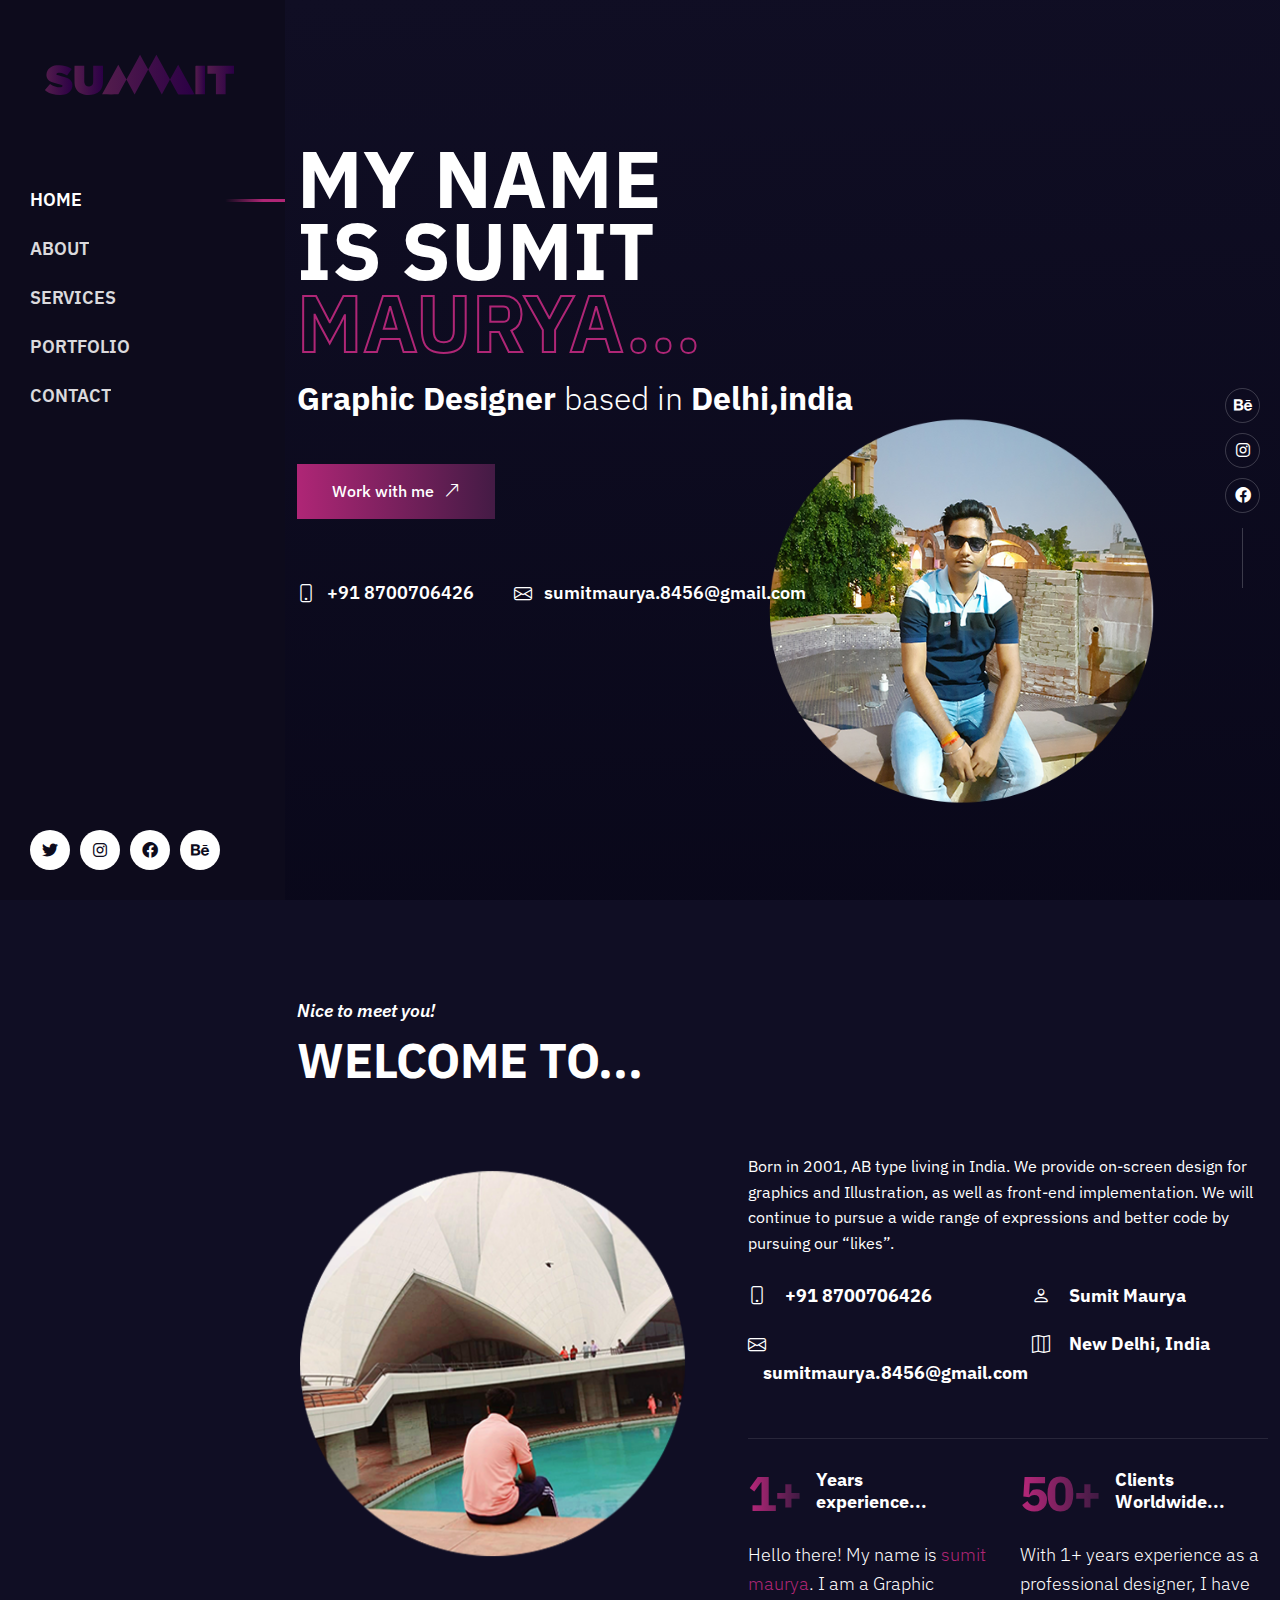
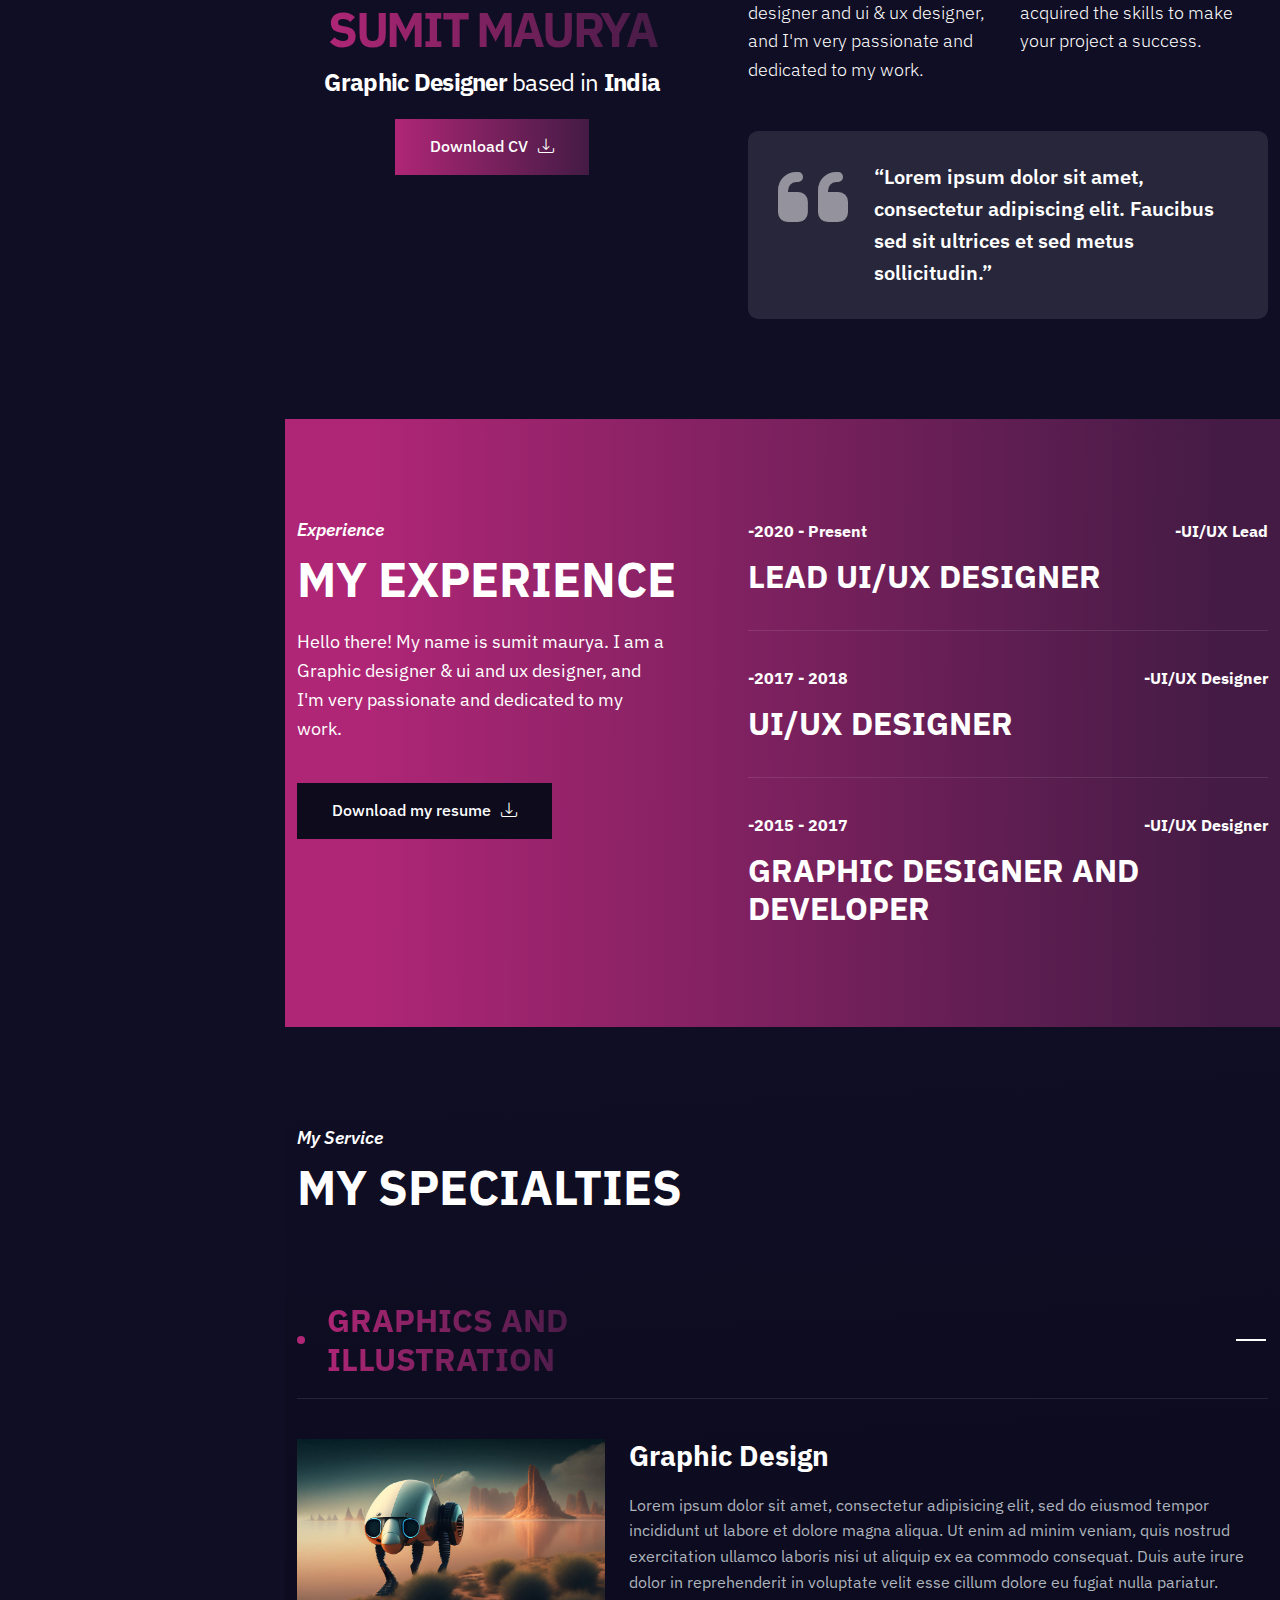
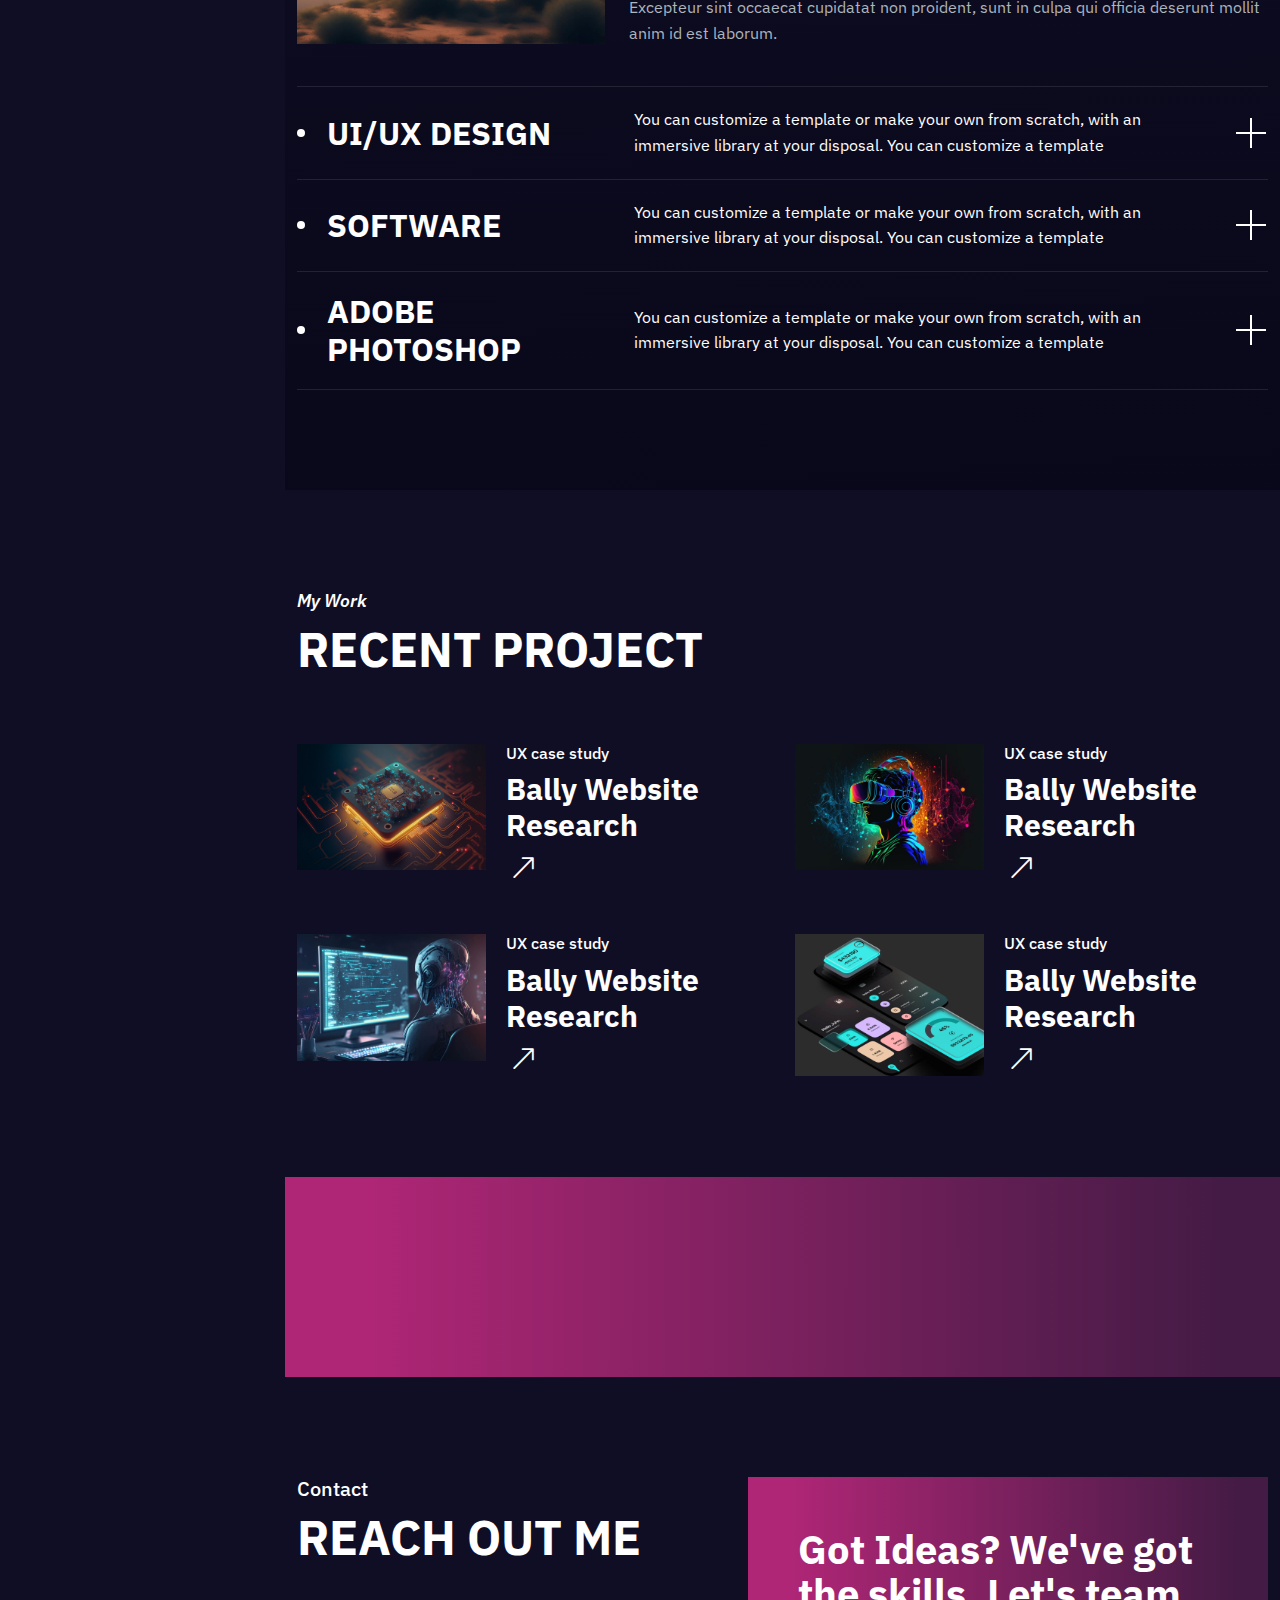
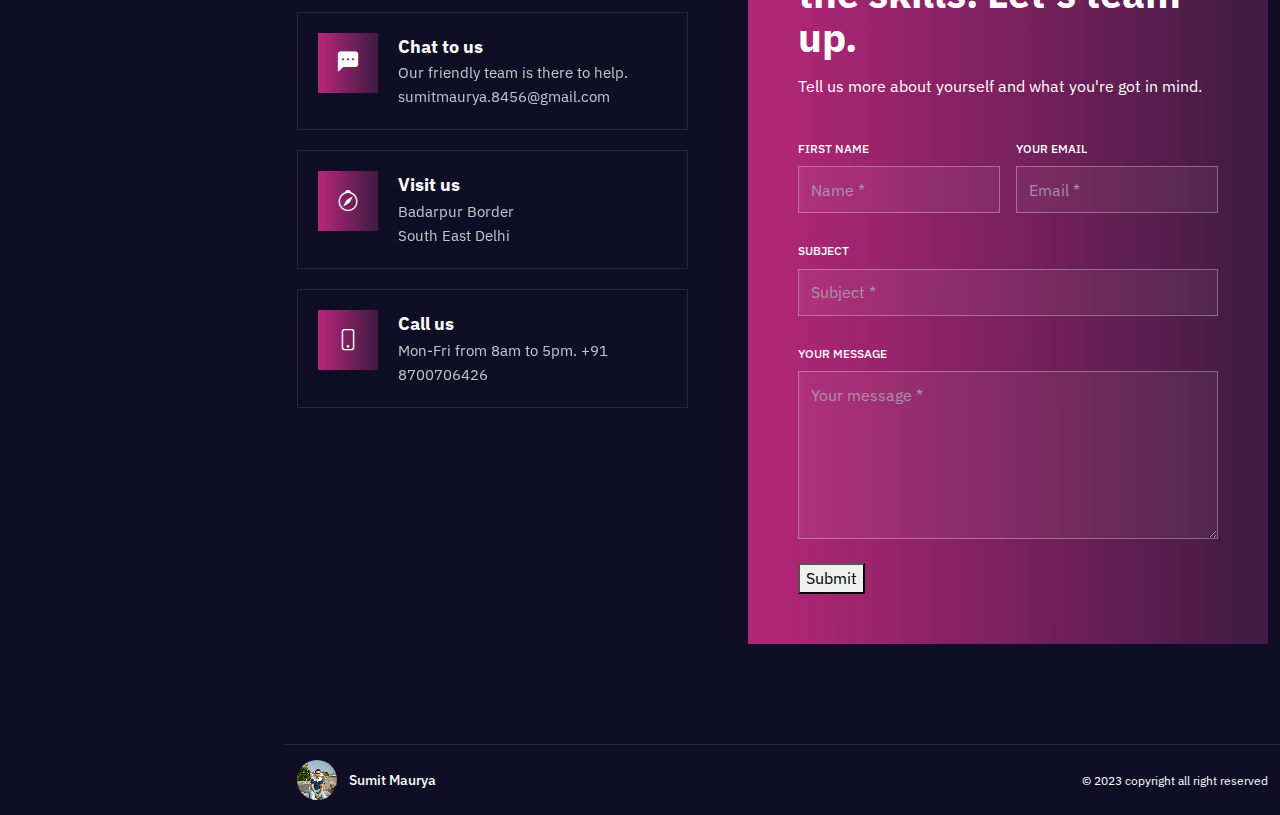
==== index.html @ 66d13f8a "Update index.html" ====
<!DOCTYPE html>
<html lang="zxx" data-bs-theme="dark">

<head>
    <!-- metas -->
    <meta charset="utf-8">
    <meta name="author" content="pxdraft">
    <meta http-equiv="X-UA-Compatible" content="IE=edge">
    <meta name="viewport" content="width=device-width, initial-scale=1, shrink-to-fit=no">
    <meta name="keywords" content="Lilon- Portfolio Template">
    <meta name="description" content="Lilon- Portfolio Template">
      
    <!-- title -->
    <title>Sumit Maurya-Portfolio</title>
    <script src="https://ajax.googleapis.com/ajax/libs/jquery/3.5.1/jquery.min.js"></script>
    <!-- Favicon -->
    <link rel="shortcut icon" type="image/x-icon" href="favicon.ico">
    <!-- theme css -->
    <link href="assets/css/style.css" rel="stylesheet">


    <style>
    .hb-text
    {
        margin-top: -150px;
    }
    </style>
    


</head>
<!-- Body Start -->

<body>
    <!-- Mob header -->
    <div class="mob-header">
        <div class="mob-h-left">
            <a class="navbar-brand" href="#">
                <img class="logo-dark" title="" alt="" src="assets/img/logo.svg">
                <img class="logo-light" title="" alt="" src="logo/sumit.svg">
            </a>
        </div>
        <div class="mob-h-right">
            <button class="toggler-menu">
                <span></span>
            </button>
        </div>
    </div>
    <!-- End -->
    <!-- Header Top -->
    <div class="header-left-fixed one-page-nav">
        <!-- Brand -->
        <div class="logo">
            <a class="navbar-brand" href="#">
                <img class="logo-dark" title="" alt="" src="assets/img/logo.svg">
                <img class="logo-light" title="" alt="" src="logo/sumit.svg">
            </a>
        </div>
        <!-- / -->
        <ul class="main-menu">
            <li>
                <a data-scroll-nav="0" href="#home">
                    Home
                </a>
            </li>
            <li>
                <a data-scroll-nav="1" href="#services">
                    About
                </a>
            </li>
            <li>
                <a data-scroll-nav="2" href="#services">
                    Services
                </a>
            </li>
            <li>
                <a data-scroll-nav="3" href="#work">
                    Portfolio
                </a>
            </li>
            <!-- <li>
                <a data-scroll-nav="4" href="#blog">
                    Blog
                </a>
            </li> -->
            <li>
                <a data-scroll-nav="5" href="#contactus">
                    Contact
                </a>
            </li>
        </ul>
        <ul class="nav social-link">
            <li>
                <a href="https://twitter.com/SumitMaurya175?t=JN_SyktiFuUzK_NDg0VpYQ&s=08" target="_blank"><i class="fab fa-twitter"></i></a>
            </li>
            <li>
                <a href="https://www.instagram.com/sumitmaurya241/" target="_blank"><i class="fab fa-instagram"></i></a>
            </li>
            <li>
                <a href="https://www.facebook.com/profile.php?id=100025785215215" target="_blank"><i class="fab fa-facebook"></i></a>
            </li>
            <li>
                <a href="https://www.behance.net/sumitmaurya8700" target="_blank"><i class="fab fa-behance"></i></a>
            </li>
        </ul>
    </div>
    <!-- End Header Top -->
    <!-- Main -->
    <main class="wrapper">
        <!-- Home Banner -->
        <section id="home" data-scroll-index="0" class="home-section bg-dark">
            <div class="container">
                <div class="row  min-vh-100 align-items-center">
                    <div class="col-lg-7 col-xl-7 col-xxl-6">
                        <div class="hb-text">
                            <h1>My name <br>is <b>Sumit</b> <span><br> Maurya...</span></h1>
                            <p class="lead"><span>Graphic Designer</span> based in <span>Delhi,india</span></p>
                            <div class="btn-bar">
                                <a class="px-btn" href="#contactus">
                                    Work with me <i class="bi-arrow-up-right"></i>
                                </a>
                            </div>
                            <div class="info-bar">
                                <p><i class="bi-phone"></i> <span>+91 8700706426</span></p>
                                <p><i class="bi-envelope"></i> <span>sumitmaurya.8456@gmail.com</span></p>
                            </div>
                        </div>
                    </div>
                </div>
            </div>
            <div class="hb-me" style="background-image: url(assets/img/image.png);"></div>
            <div class="social-fix">
                <div class="social-links">
                    <a href="https://www.behance.net/sumitmaurya8700" target="_blank"><i class="fab fa-behance"></i></a>
                    <a href="https://www.instagram.com/sumitmaurya241/" target="_blank"><i class="fab fa-instagram"></i></a>
                    <a href="https://www.facebook.com/profile.php?id=100025785215215" target="_blank"><i class="fab fa-facebook"></i></a>
                </div>
            </div>
        </section>
        <!-- End Home Banner -->
        <!-- About Section -->
        <section id="about" data-scroll-index="1" class="section about-section">
            <div class="container">
                <div class="section-heading text-center text-lg-start">
                    <h6>Nice to meet you!</h6>
                    <h2>Welcome to...</h2>
                </div>
                <div class="row gy-4">
                    <div class="col-lg-5">
                        <div class="about-left">
                            <div class="about-avatar">
                                <img src="assets/img/image2.png" title="" alt="">
                            </div>
                            <h3>Sumit Maurya</h3>
                            <p>Graphic Designer <span>based in</span> India</p>
                            <div class="btn-bar">
                                <a class="px-btn" href="resume/sumit.jpg">
                                    Download CV <i class="bi-download"></i>
                                </a>
                            </div>
                        </div>
                    </div>
                    <div class="col-lg-7 ps-xl-5">
                        <div class="about-bio">
                            <p>Born in 2001, AB type living in India. We provide on-screen design for graphics and Illustration, as well as front-end implementation. We will continue to pursue a wide range of expressions and better code by pursuing our “likes”.</p>
                        </div>
                        <div class="about-contact row gx-lg-5">
                            <div class="col-sm-6">
                                <p><i class="bi-phone"></i> <span>+91 8700706426</span> </p>
                            </div>
                            <div class="col-sm-6">
                                <p><i class="bi-person"></i> <span>Sumit Maurya</span> </p>
                            </div>
                            <div class="col-sm-6">
                                <p><i class="bi-envelope"></i> <span>sumitmaurya.8456@gmail.com</span> </p>
                            </div>
                            <div class="col-sm-6">
                                <p><i class="bi-map"></i> <span>New Delhi, India</span> </p>
                            </div>
                        </div>
                        <div class="about-exp">
                            <div class="row gy-4">
                                <div class="col-md-6">
                                    <div class="a-number">
                                        <h6>1+</h6>
                                        <span>Years<br>experience...</span>
                                    </div>
                                    <p class="lead">Hello there! My name is <span>sumit maurya</span>. I am a Graphic designer and ui & ux designer, and I'm very passionate and dedicated to my work.</p>
                                </div>
                                <div class="col-md-6">
                                    <div class="a-number">
                                        <h6>50+</h6>
                                        <span>Clients<br>Worldwide...</span>
                                    </div>
                                    <p class="lead">With 1+ years experience as a professional designer, I have acquired the skills to make your project a success.</p>
                                </div>
                            </div>
                            <blockquote>
                                <i class="fa-solid fa-quote-left"></i>
                                <p>“Lorem ipsum dolor sit amet, consectetur adipiscing elit. Faucibus sed sit ultrices et sed metus sollicitudin.”</p>
                            </blockquote>
                        </div>
                    </div>
                </div>
            </div>
        </section>
        <!-- End About Section -->
        <!-- Experience Section -->
        <section class="section experience-section bg-g">
            <div class="container">
                <div class="row gy-5">
                    <div class="col-lg-5">
                        <div class="section-heading">
                            <h6>Experience</h6>
                            <h2>My experience</h2>
                            <p>Hello there! My name is sumit maurya. I am a Graphic designer & ui and ux designer, and I'm very passionate and dedicated to my work.</p>
                            <div class="btn-bar">
                                <a class="px-btn dark" href="resume/sumit.jpg">
                                    Download my resume <i class="bi-download"></i>
                                </a>
                            </div>
                        </div>
                    </div>
                    <div class="col-lg-7 ps-xl-5">
                        <ul class="resume-box">
                            <li>
                                <div class="r-meta">
                                    <span>-2020 - Present</span>
                                    <label>-UI/UX Lead</label>
                                </div>
                                <h5>Lead UI/UX Designer</h5>
                            </li>
                            <li>
                                <div class="r-meta">
                                    <span>-2017 - 2018</span>
                                    <label>-UI/UX Designer</label>
                                </div>
                                <h5>UI/UX Designer</h5>
                            </li>
                            <li>
                                <div class="r-meta">
                                    <span>-2015 - 2017</span>
                                    <label>-UI/UX Designer</label>
                                </div>
                                <h5>Graphic Designer and Developer</h5>
                            </li>
                        </ul>
                    </div>
                </div>
            </div>
        </section>
        <!-- End Experience Section -->
        <!-- Services Section -->
        <section id="services" data-scroll-index="2" class="section services-section bg-dark">
            <div class="container">
                <div class="section-heading">
                    <h6>My Service</h6>
                    <h2>My Specialties</h2>
                </div>
                <div class="accordion accordion-flush" id="accordion_services">
                    <div class="accordion-item">
                        <div class="accordion-header">
                            <button class="accordion-button" type="button" data-bs-toggle="collapse" data-bs-target="#flush-collapseOne" aria-expanded="true" aria-controls="flush-collapseOne">
                                <span class="services-title">Graphics and Illustration</span>
                                <span class="services-small-desc">You can customize a template or make your own from scratch, with an immersive library at your disposal. You can customize a template</span>
                                <span class="accordion-icon"></span>
                            </button>
                        </div>
                        <div id="flush-collapseOne" class="accordion-collapse collapse show" data-bs-parent="#accordion_services">
                            <div class="accordion-body">
                                <div class="row gy-4">
                                    <div class="col-sm-6 col-md-4">
                                        <div class="s-img">
                                            <img src="assets/img/services-5.jpg" title="" alt="">
                                        </div>
                                    </div>
                                    <div class="col-sm-6 col-md-8">
                                        <h3>Graphic Design</h3>
                                        <div class="s-text">Lorem ipsum dolor sit amet, consectetur adipisicing elit, sed do eiusmod tempor incididunt ut labore et dolore magna aliqua. Ut enim ad minim veniam, quis nostrud exercitation ullamco laboris nisi ut aliquip ex ea commodo consequat. Duis aute irure dolor in reprehenderit in voluptate velit esse cillum dolore eu fugiat nulla pariatur. Excepteur sint occaecat cupidatat non proident, sunt in culpa qui officia deserunt mollit anim id est laborum.</div>
                                    </div>
                                </div>
                            </div>
                        </div>
                    </div>
                    <div class="accordion-item">
                        <div class="accordion-header">
                            <button class="accordion-button collapsed" type="button" data-bs-toggle="collapse" data-bs-target="#flush-collapseTwo" aria-expanded="false" aria-controls="flush-collapseTwo">
                                <span class="services-title">UI/UX Design</span>
                                <span class="services-small-desc">You can customize a template or make your own from scratch, with an immersive library at your disposal. You can customize a template</span>
                                <span class="accordion-icon"></span>
                            </button>
                        </div>
                        <div id="flush-collapseTwo" class="accordion-collapse collapse" data-bs-parent="#accordion_services">
                            <div class="accordion-body">
                                <div class="row gy-4">
                                    <div class="col-sm-6 col-md-4">
                                        <div class="s-img">
                                            <img src="assets/img/project-2.jpg" title="" alt="">
                                        </div>
                                    </div>
                                    <div class="col-sm-6 col-md-8">
                                        <h3>UI/UX Design</h3>
                                        <div class="s-text">Lorem ipsum dolor sit amet, consectetur adipisicing elit, sed do eiusmod tempor incididunt ut labore et dolore magna aliqua. Ut enim ad minim veniam, quis nostrud exercitation ullamco laboris nisi ut aliquip ex ea commodo consequat. Duis aute irure dolor in reprehenderit in voluptate velit esse cillum dolore eu fugiat nulla pariatur. Excepteur sint occaecat cupidatat non proident, sunt in culpa qui officia deserunt mollit anim id est laborum.</div>
                                    </div>
                                </div>
                            </div>
                        </div>
                    </div>
                    <div class="accordion-item">
                        <div class="accordion-header">
                            <button class="accordion-button collapsed" type="button" data-bs-toggle="collapse" data-bs-target="#flush-collapseThree" aria-expanded="false" aria-controls="flush-collapseThree">
                                <span class="services-title">SOFTWARE</span>
                                <span class="services-small-desc">You can customize a template or make your own from scratch, with an immersive library at your disposal. You can customize a template</span>
                                <span class="accordion-icon"></span>
                            </button>
                        </div>
                        <div id="flush-collapseThree" class="accordion-collapse collapse" data-bs-parent="#accordion_services">
                            <div class="accordion-body">
                                <div class="row gy-4">
                                    <div class="col-sm-6 col-md-4">
                                        <div class="s-img">
                                            <img src="assets/img/project-3.jpg" title="" alt="">
                                        </div>
                                    </div>
                                    <div class="col-sm-6 col-md-8">
                                        <h3>Abode Illustrator</h3>
                                        <div class="s-text">Lorem ipsum dolor sit amet, consectetur adipisicing elit, sed do eiusmod tempor incididunt ut labore et dolore magna aliqua. Ut enim ad minim veniam, quis nostrud exercitation ullamco laboris nisi ut aliquip ex ea commodo consequat. Duis aute irure dolor in reprehenderit in voluptate velit esse cillum dolore eu fugiat nulla pariatur. Excepteur sint occaecat cupidatat non proident, sunt in culpa qui officia deserunt mollit anim id est laborum.</div>
                                    </div>
                                </div>
                            </div>
                        </div>
                    </div>
                    <div class="accordion-item">
                        <div class="accordion-header">
                            <button class="accordion-button collapsed" type="button" data-bs-toggle="collapse" data-bs-target="#flush-collapsefour" aria-expanded="false" aria-controls="flush-collapsefour">
                                <span class="services-title">Adobe Photoshop</span>
                                <span class="services-small-desc">You can customize a template or make your own from scratch, with an immersive library at your disposal. You can customize a template</span>
                                <span class="accordion-icon"></span>
                            </button>
                        </div>
                        <div id="flush-collapsefour" class="accordion-collapse collapse" data-bs-parent="#accordion_services">
                            <div class="accordion-body">
                                <div class="row gy-4">
                                    <div class="col-sm-6 col-md-4">
                                        <div class="s-img">
                                            <img src="assets/img/project-4.jpg" title="" alt="">
                                        </div>
                                    </div>
                                    <div class="col-sm-6 col-md-8">
                                        <h3>User research</h3>
                                        <div class="s-text">Lorem ipsum dolor sit amet, consectetur adipisicing elit, sed do eiusmod tempor incididunt ut labore et dolore magna aliqua. Ut enim ad minim veniam, quis nostrud exercitation ullamco laboris nisi ut aliquip ex ea commodo consequat. Duis aute irure dolor in reprehenderit in voluptate velit esse cillum dolore eu fugiat nulla pariatur. Excepteur sint occaecat cupidatat non proident, sunt in culpa qui officia deserunt mollit anim id est laborum.</div>
                                    </div>
                                </div>
                            </div>
                        </div>
                    </div>
                </div>
            </div>
        </section>
        <!-- End Services Section -->
        <!-- Portfolio Section -->
        <section id="work" data-scroll-index="3" class="section work-section">
            <div class="container">
                <div class="section-heading">
                    <h6>My Work</h6>
                    <h2>Recent project</h2>
                </div>
                <div class="row gy-5 lightbox-gallery">
                    <div class="col-lg-6">
                        <div class="work-box">
                            <div class="work-img">
                                <img src="assets/img/services-1.jpg" title="" alt="">
                            </div>
                            <div class="work-text">
                                <h6>UX case study</h6>
                                <h4>
                                    Bally Website Research
                                </h4>
                                <div class="btn-bar">
                                    <a class="gallery-link" href="assets/img/services-1.jpg"><i class="bi-arrow-up-right"></i></a>
                                </div>
                            </div>
                        </div>
                    </div>
                    <div class="col-lg-6">
                        <div class="work-box">
                            <div class="work-img">
                                <img src="assets/img/services-2.jpg" title="" alt="">
                            </div>
                            <div class="work-text">
                                <h6>UX case study</h6>
                                <h4>
                                    Bally Website Research
                                </h4>
                                <div class="btn-bar">
                                    <a class="gallery-link" href="assets/img/services-2.jpg"><i class="bi-arrow-up-right"></i></a>
                                </div>
                            </div>
                        </div>
                    </div>
                    <div class="col-lg-6">
                        <div class="work-box">
                            <div class="work-img">
                                <img src="assets/img/services-3.jpg" title="" alt="">
                            </div>
                            <div class="work-text">
                                <h6>UX case study</h6>
                                <h4>
                                    Bally Website Research
                                </h4>
                                <div class="btn-bar">
                                    <a class="gallery-link" href="assets/img/services-3.jpg"><i class="bi-arrow-up-right"></i></a>
                                </div>
                            </div>
                        </div>
                    </div>
                    <div class="col-lg-6">
                        <div class="work-box">
                            <div class="work-img">
                                <img src="assets/img/project-4.jpg" title="" alt="">
                            </div>
                            <div class="work-text">
                                <h6>UX case study</h6>
                                <h4>
                                    Bally Website Research
                                </h4>
                                <div class="btn-bar">
                                    <a class="gallery-link" href="assets/img/project-4.jpg"><i class="bi-arrow-up-right"></i></a>
                                </div>
                            </div>
                        </div>
                    </div>
                </div>
            </div>
        </section>
        <!-- End Portfolio Section -->
        <!-- Testimonials Section -->
        <section class="section testimonials-section bg-g">
            <!-- <div class="container">
                <div class="section-heading">
                    <h6>Testimonial</h6>
                    <h2>What they says</h2>
                </div> -->
                <!-- <div class="owl-carousel" data-items="2" data-nav-dots="true" data-lg-items="2" data-md-items="1" data-sm-items="1" data-xs-items="1" data-space="24" data-autoplay="false">
                    <div class="testimonials-box mb-3">
                        <div class="row gy-4">
                            <div class="col-sm-7 col-lg-8">
                                <div class="t-text">
                                    <p>“ File storage made easy – including powerful features you won’t find anywhere else. Whether you’re.”</p>
                                    <div class="t-lead">
                                        <h6>- Ema Watson</h6>
                                        <span>Chief Executive Officer, Brazil</span>
                                    </div>
                                </div>
                            </div>
                            <div class="col-sm-5 col-lg-4">
                                <div class="t-avatar">
                                    <img src="assets/img/avatar-1.jpg" title="" alt="">
                                </div>
                            </div>
                        </div> -->
                    <!-- </div>

                    <div class="testimonials-box mb-3">
                        <div class="row gy-4">
                            <div class="col-sm-7 col-lg-8">
                                <div class="t-text">
                                    <p>“ File storage made easy – including powerful features you won’t find anywhere else. Whether you’re.”</p>
                                    <div class="t-lead">
                                        <h6>- Ema Watson</h6>
                                        <span>Chief Executive Officer, Brazil</span>
                                    </div>
                                </div>
                            </div>
                            <div class="col-sm-5 col-lg-4">
                                <div class="t-avatar">
                                    <img src="assets/img/avatar-2.jpg" title="" alt="">
                                </div>
                            </div>
                        </div>
                    </div> -->
                    <!-- <div class="testimonials-box mb-3">
                        <div class="row gy-4">
                            <div class="col-sm-7 col-lg-8">
                                <div class="t-text">
                                    <p>“ File storage made easy – including powerful features you won’t find anywhere else. Whether you’re.”</p>
                                    <div class="t-lead">
                                        <h6>- Ema Watson</h6>
                                        <span>Chief Executive Officer, Brazil</span>
                                    </div>
                                </div>
                            </div>
                            <div class="col-sm-5 col-lg-4">
                                <div class="t-avatar">
                                    <img src="assets/img/avatar-1.jpg" title="" alt="">
                                </div>
                            </div>
                        </div>
                    </div> -->

                    <!-- <div class="testimonials-box mb-3">
                        <div class="row gy-4">
                            <div class="col-sm-7 col-lg-8">
                                <div class="t-text">
                                    <p>“ File storage made easy – including powerful features you won’t find anywhere else. Whether you’re.”</p>
                                    <div class="t-lead">
                                        <h6>- Ema Watson</h6>
                                        <span>Chief Executive Officer, Brazil</span>
                                    </div>
                                </div>
                            </div>
                            <div class="col-sm-5 col-lg-4">
                                <div class="t-avatar">
                                    <img src="assets/img/avatar-2.jpg" title="" alt="">
                                </div>
                            </div>
                        </div>
                    </div>
                </div> -->
                <!-- <div class="testimonials-brand">
                    <div class="owl-carousel" data-items="5" data-nav-dots="true" data-lg-items="4" data-md-items="3" data-sm-items="3" data-xs-items="2" data-space="24" data-autoplay="false">
                        <div class="brand-box">
                            <img src="assets/img/brand-1.png" title="" alt="">
                        </div>
                        <div class="brand-box">
                            <img src="assets/img/brand-2.png" title="" alt="">
                        </div>
                        <div class="brand-box">
                            <img src="assets/img/brand-3.png" title="" alt="">
                        </div>
                        <div class="brand-box">
                            <img src="assets/img/brand-4.png" title="" alt="">
                        </div>
                    </div>
                </div>
            </div> -->
        </section>
        <!-- End Testimonials Section -->
        <!-- Blog Section -->
        <!-- <section id="blog" data-scroll-index="4" class="section blog-section bg-dark">
            <div class="container">
                <div class="section-heading">
                    <h6>Our Blogs</h6>
                    <h2>Our Latest Update</h2>
                </div>
                <div class="row gy-4">
                    <div class="col-lg-3 col-sm-6">
                        <div class="blog-post">
                            <div class="blog-post-img">
                                <a class="px_modal" href="#blog_1">
                                    <img src="assets/img/blog-1.jpg" title="" alt="">
                                </a>
                            </div>
                            <div class="blog-post-info">
                                <h6>10 July, 2022</h6>
                                <h2><a class="px_modal" href="#blog_1">12 unique example of portfolio websites</a></h2>
                            </div>
                        </div>
                    </div>
                    <div class="col-lg-3 col-sm-6">
                        <div class="blog-post">
                            <div class="blog-post-img">
                                <a class="px_modal" href="#blog_2">
                                    <img src="assets/img/blog-2.jpg" title="" alt="">
                                </a>
                            </div>
                            <div class="blog-post-info">
                                <h6>10 July, 2022</h6>
                                <h2><a class="px_modal" href="#blog_2">12 unique example of portfolio websites</a></h2>
                            </div>
                        </div>
                    </div>
                    <div class="col-lg-3 col-sm-6">
                        <div class="blog-post">
                            <div class="blog-post-img">
                                <a class="px_modal" href="#blog_3">
                                    <img src="assets/img/blog-3.jpg" title="" alt="">
                                </a>
                            </div>
                            <div class="blog-post-info">
                                <h6>10 July, 2022</h6>
                                <h2><a class="px_modal" href="#blog_3">12 unique example of portfolio websites</a></h2>
                            </div>
                        </div>
                    </div>
                    <div class="col-lg-3 col-sm-6">
                        <div class="blog-post">
                            <div class="blog-post-img">
                                <a class="px_modal" href="#blog_4">
                                    <img src="assets/img/blog-4.jpg" title="" alt="">
                                </a>
                            </div>
                            <div class="blog-post-info">
                                <h6>10 July, 2022</h6>
                                <h2><a class="px_modal" href="#blog_4">12 unique example of portfolio websites</a></h2>
                            </div>
                        </div>
                    </div>
                </div>
            </div>
        </section>
        <!-- End Blog Section -->
        <!-- Contact Section -->
        <section id="contact" data-scroll-index="5" class="section contact-section">
            <div class="container">
                <div class="row gy-5">
                    <div class="col-lg-5">
                        <div class="section-heading">
                            <h5>Contact</h5>
                            <h2>Reach out me</h2>
                        </div>
                        <div class="contact-info">
                            <ul>
                                <li>
                                    <div class="icon">
                                        <i class="bi-chat-left-dots-fill"></i>
                                    </div>
                                    <div class="text">
                                        <label>Chat to us</label>
                                        <p>Our friendly team is there to help. <span><a class="text-reset" href="mailto:info@domainname.com">sumitmaurya.8456@gmail.com</a></span></p>
                                    </div>
                                </li>
                                <li>
                                    <div class="icon">
                                        <i class="bi-compass"></i>
                                    </div>
                                    <div class="text">
                                        <label>Visit us</label>
                                        <p> Badarpur<span> Border <br>South East Delhi</span></p>
                                    </div>
                                </li>
                                <li>
                                    <div class="icon">
                                        <i class="bi-phone"></i>
                                    </div>
                                    <div class="text">
                                        <label>Call us</label>
                                        <p>Mon-Fri from 8am to 5pm. <span>+91 8700706426</span></p>
                                    </div>
                                </li>
                            </ul>
                            <div class="google-map">
                                <div class="ratio ratio-21x9">
                                    <iframe src="https://www.google.com/maps/embed?pb=!1m18!1m12!1m3!1d28046.256797509745!2d77.29270441696683!3d28.51620289658613!2m3!1f0!2f0!3f0!3m2!1i1024!2i768!4f13.1!3m3!1m2!1s0x390ce65f77cae949%3A0x7c768dbb3f78e57!2sBadarpur%2C%20New%20Delhi%2C%20Delhi!5e0!3m2!1sen!2sin!4v1683376999442!5m2!1sen!2sin" width="600" height="450" style="border:0;" allowfullscreen="" loading="lazy" referrerpolicy="no-referrer-when-downgrade"></iframe>
                                    
                                </div>
                            </div>
                        </div>
                    </div>
                    <div class="col-lg-7 ps-xl-5">
                        <div class="contact-form bg-g">
                            <div class="contact-head">
                                <h4>Got Ideas? We've got the skills. Let's team up.</h4>
                                <p>Tell us more about yourself and what you're got in mind.</p>
                            </div>
                            
                            
                            <form id="contact-form">
                                <div class="row gx-3 gy-4">
                                    <div class="col-md-6">
                                        <div class="form-group">
                                            <label class="form-label">First name</label>
                                            <input name="name" id="name" placeholder="Name *" class="form-control" type="text">
                                        </div>
                                    </div>
                                    <div class="col-md-6">
                                        <div class="form-group">
                                            <label class="form-label">Your Email</label>
                                            <input name="email" id="email" placeholder="Email *" class="form-control" type="email">
                                        </div>
                                    </div>
                                    <div class="col-12">
                                        <div class="form-group">
                                            <label class="form-label">Subject</label>
                                            <input name="subject" id="subject" placeholder="Subject *" class="form-control" type="text">
                                        </div>
                                    </div>
                                    <div class="col-md-12">
                                        <div class="form-group">
                                            <label class="form-label">Your message</label>
                                            <textarea name="message" id="message" placeholder="Your message *" rows="6" class="form-control"></textarea>
                                        </div>
                                    </div>
                                    <div class="col-md-12">
                                        <div class="send">
                                            
<!--                                             <button class="px-btn dark w-100" type="submit"> Send Message</button> -->
                                             <button type="submit">Submit</button>
                                        </div>
                                    </div>
                                </div>
                            </form>
                            
                            <div id="result"></div>
                            
                            
                              <script>
    $(document).ready(function() {
      $('#contact-form').submit(function(event) {
        event.preventDefault(); // Prevent the form from submitting in the default way

        // Disable the submit button and change its text to "Sending..."
        var submitButton = $(this).find('button[type="submit"]');
        submitButton.prop('disabled', true).text('Sending...');

        // Get the form data
        var formData = {
          name: $('#name').val(),
          email: $('#email').val()
          message: $('#message').val()
          Subject: $('#subject').val()
        };

        // Send the AJAX request
        $.ajax({
          type: 'POST',
          url: 'send.php', // Replace with your server endpoint URL
          data: formData,
          success: function(response) {
            // Display success message
            $('#result').text('Mail sent successfully!').addClass('success');

            // Clear the form and reset the submit button
            $('#name').val('');
            $('#email').val('');
             $('#subject').val('');
            $('#message').val('');
            submitButton.prop('disabled', false).text('Submit');
          },
          error: function(xhr, status, error) {
            // Display error message
            $('#result').text('Error: ' + error).addClass('error');

            // Reset the submit button
            submitButton.prop('disabled', false).text('Submit');
          }
        });
      });
    });
  </script>
  
  <style>
    .success {
      color: green;
    }

    .error {
      color: red;
    }
  </style>
                            
                            
                            
                            
                            
                            
                        </div>
                    </div>
                </div>
            </div>
        </section>
        <!-- End Contact Section
        Footer -->
        <footer class="footer">
            <div class="container">
                <div class="footer-info">
                    <div class="footer-avatar">
                        <img src="assets/img/resiz.png" title="" alt="">
                    </div>
                    <h6>Sumit Maurya</h6>
                </div>
                <p class="copyright">© 2023 copyright all right reserved</p>
            </div>
        </footer>
        <!-- End Footer -->
    </main>
    <!-- Main -->
    <!-- Snigle 1 -->
    <!-- <div id="blog_1" class="px-modal mfp-hide">
        <div class="single-blog-box">
            <div class="single-blog-img">
                <img src="assets/img/blog-1.jpg" title="" alt="">
            </div>
            <div class="single-blog-content">
                <h6>10 July, 2022</h6>
                <h2>12 unique example of portfolio websites</h2>
                <p>Lorem ipsum dolor sit amet, consectetur adipisicing elit, sed do eiusmod tempor incididunt ut labore et dolore magna aliqua. Ut enim ad minim veniam, quis nostrud exercitation ullamco laboris nisi ut aliquip ex ea commodo consequat. Duis aute irure dolor in reprehenderit in voluptate velit esse cillum dolore eu fugiat nulla pariatur. Excepteur sint occaecat cupidatat non proident, sunt in culpa qui officia deserunt mollit anim id est laborum.</p>
                <p>Lorem ipsum dolor sit amet, consectetur adipisicing elit, sed do eiusmod tempor incididunt ut labore et dolore magna aliqua. Ut enim ad minim veniam, quis nostrud exercitation ullamco laboris nisi ut aliquip ex ea commodo consequat. Duis aute irure dolor in reprehenderit in voluptate velit esse cillum dolore eu fugiat nulla pariatur. Excepteur sint occaecat cupidatat non proident, sunt in culpa qui officia deserunt mollit anim id est laborum.</p>
                <p>Lorem ipsum dolor sit amet, consectetur adipisicing elit, sed do eiusmod tempor incididunt ut labore et dolore magna aliqua. Ut enim ad minim veniam, quis nostrud exercitation ullamco laboris nisi ut aliquip ex ea commodo consequat. Duis aute irure dolor in reprehenderit in voluptate velit esse cillum dolore eu fugiat nulla pariatur. Excepteur sint occaecat cupidatat non proident, sunt in culpa qui officia deserunt mollit anim id est laborum.</p>
                <p>Lorem ipsum dolor sit amet, consectetur adipisicing elit, sed do eiusmod tempor incididunt ut labore et dolore magna aliqua. Ut enim ad minim veniam, quis nostrud exercitation ullamco laboris nisi ut aliquip ex ea commodo consequat. Duis aute irure dolor in reprehenderit in voluptate velit esse cillum dolore eu fugiat nulla pariatur. Excepteur sint occaecat cupidatat non proident, sunt in culpa qui officia deserunt mollit anim id est laborum.</p>
                <div class="blog-meta">
                    <label>Share</label>
                    <ul class="nav social-link">
                        <li>
                            <a href="#"><i class="fab fa-twitter"></i></a>
                        </li>
                        <li>
                            <a href="https://www.instagram.com/sumitmaurya241/" target="_blank"><i class="fab fa-instagram"></i></a>
                        </li>
                        <li>
                            <a href="#"><i class="fab fa-facebook"></i></a>
                        </li>
                        <li>
                            <a href="#"><i class="fab fa-pinterest"></i></a>
                        </li>
                    </ul>
                </div>
            </div>
        </div>
    </div>
    <!-- End Snigle 1 -->
    <!-- Snigle 2 -->
    <!-- <div id="blog_2" class="px-modal mfp-hide">
        <div class="single-blog-box">
            <div class="single-blog-img">
                <img src="assets/img/blog-2.jpg" title="" alt="">
            </div>
            <div class="single-blog-content">
                <h6>10 July, 2022</h6>
                <h2>12 unique example of portfolio websites</h2>
                <p>Lorem ipsum dolor sit amet, consectetur adipisicing elit, sed do eiusmod tempor incididunt ut labore et dolore magna aliqua. Ut enim ad minim veniam, quis nostrud exercitation ullamco laboris nisi ut aliquip ex ea commodo consequat. Duis aute irure dolor in reprehenderit in voluptate velit esse cillum dolore eu fugiat nulla pariatur. Excepteur sint occaecat cupidatat non proident, sunt in culpa qui officia deserunt mollit anim id est laborum.</p>
                <p>Lorem ipsum dolor sit amet, consectetur adipisicing elit, sed do eiusmod tempor incididunt ut labore et dolore magna aliqua. Ut enim ad minim veniam, quis nostrud exercitation ullamco laboris nisi ut aliquip ex ea commodo consequat. Duis aute irure dolor in reprehenderit in voluptate velit esse cillum dolore eu fugiat nulla pariatur. Excepteur sint occaecat cupidatat non proident, sunt in culpa qui officia deserunt mollit anim id est laborum.</p>
                <p>Lorem ipsum dolor sit amet, consectetur adipisicing elit, sed do eiusmod tempor incididunt ut labore et dolore magna aliqua. Ut enim ad minim veniam, quis nostrud exercitation ullamco laboris nisi ut aliquip ex ea commodo consequat. Duis aute irure dolor in reprehenderit in voluptate velit esse cillum dolore eu fugiat nulla pariatur. Excepteur sint occaecat cupidatat non proident, sunt in culpa qui officia deserunt mollit anim id est laborum.</p>
                <p>Lorem ipsum dolor sit amet, consectetur adipisicing elit, sed do eiusmod tempor incididunt ut labore et dolore magna aliqua. Ut enim ad minim veniam, quis nostrud exercitation ullamco laboris nisi ut aliquip ex ea commodo consequat. Duis aute irure dolor in reprehenderit in voluptate velit esse cillum dolore eu fugiat nulla pariatur. Excepteur sint occaecat cupidatat non proident, sunt in culpa qui officia deserunt mollit anim id est laborum.</p>
                <div class="blog-meta">
                    <label>Share</label>
                    <ul class="nav social-link">
                        <li>
                            <a href="#"><i class="fab fa-twitter"></i></a>
                        </li>
                        <li>
                            <a href="https://www.instagram.com/sumitmaurya241/" target="_blank"><i class="fab fa-instagram"></i></a>
                        </li>
                        <li>
                            <a href="#"><i class="fab fa-facebook"></i></a>
                        </li>
                        <li> -->
                            <!-- <a href="#"><i class="fab fa-pinterest"></i></a>
                        </li>
                    </ul>
                </div>
            </div>
        </div>
    </div> -->
    <!-- End Snigle 2 -->
    <!-- Snigle 3 -->
    <!-- <div id="blog_3" class="px-modal mfp-hide">
        <div class="single-blog-box">
            <div class="single-blog-img">
                <img src="assets/img/blog-3.jpg" title="" alt="">
            </div>
            <div class="single-blog-content">
                <h6>10 July, 2022</h6>
                <h2>12 unique example of portfolio websites</h2> -->
                <!-- <p>Lorem ipsum dolor sit amet, consectetur adipisicing elit, sed do eiusmod tempor incididunt ut labore et dolore magna aliqua. Ut enim ad minim veniam, quis nostrud exercitation ullamco laboris nisi ut aliquip ex ea commodo consequat. Duis aute irure dolor in reprehenderit in voluptate velit esse cillum dolore eu fugiat nulla pariatur. Excepteur sint occaecat cupidatat non proident, sunt in culpa qui officia deserunt mollit anim id est laborum.</p>
                <p>Lorem ipsum dolor sit amet, consectetur adipisicing elit, sed do eiusmod tempor incididunt ut labore et dolore magna aliqua. Ut enim ad minim veniam, quis nostrud exercitation ullamco laboris nisi ut aliquip ex ea commodo consequat. Duis aute irure dolor in reprehenderit in voluptate velit esse cillum dolore eu fugiat nulla pariatur. Excepteur sint occaecat cupidatat non proident, sunt in culpa qui officia deserunt mollit anim id est laborum.</p>
                <p>Lorem ipsum dolor sit amet, consectetur adipisicing elit, sed do eiusmod tempor incididunt ut labore et dolore magna aliqua. Ut enim ad minim veniam, quis nostrud exercitation ullamco laboris nisi ut aliquip ex ea commodo consequat. Duis aute irure dolor in reprehenderit in voluptate velit esse cillum dolore eu fugiat nulla pariatur. Excepteur sint occaecat cupidatat non proident, sunt in culpa qui officia deserunt mollit anim id est laborum.</p>
                <p>Lorem ipsum dolor sit amet, consectetur adipisicing elit, sed do eiusmod tempor incididunt ut labore et dolore magna aliqua. Ut enim ad minim veniam, quis nostrud exercitation ullamco laboris nisi ut aliquip ex ea commodo consequat. Duis aute irure dolor in reprehenderit in voluptate velit esse cillum dolore eu fugiat nulla pariatur. Excepteur sint occaecat cupidatat non proident, sunt in culpa qui officia deserunt mollit anim id est laborum.</p> -->
                <!-- <div class="blog-meta">
                    <label>Share</label>
                    <ul class="nav social-link">
                        <li>
                            <a href="#"><i class="fab fa-twitter"></i></a>
                        </li>
                        <li>
                            <a href="https://www.instagram.com/sumitmaurya241/" target="_blank"><i class="fab fa-instagram"></i></a>
                        </li>
                        <li> -->
                            <!-- <a href="#"><i class="fab fa-facebook"></i></a>
                        </li>
                        <li>
                            <a href="#"><i class="fab fa-pinterest"></i></a>
                        </li>
                    </ul>
                </div>
            </div>
        </div> -->
    <!-- </div> -->
    <!-- End Snigle 3 -->

    <!-- Snigle 3 -->
    <!-- <div id="blog_4" class="px-modal mfp-hide">
        <div class="single-blog-box">
            <div class="single-blog-img">
                <img src="assets/img/blog-4.jpg" title="" alt="">
            </div>
            <div class="single-blog-content">
                <h6>10 July, 2022</h6>
                <h2>12 unique example of portfolio websites</h2>
                <p>Lorem ipsum dolor sit amet, consectetur adipisicing elit, sed do eiusmod tempor incididunt ut labore et dolore magna aliqua. Ut enim ad minim veniam, quis nostrud exercitation ullamco laboris nisi ut aliquip ex ea commodo consequat. Duis aute irure dolor in reprehenderit in voluptate velit esse cillum dolore eu fugiat nulla pariatur. Excepteur sint occaecat cupidatat non proident, sunt in culpa qui officia deserunt mollit anim id est laborum.</p>
                <p>Lorem ipsum dolor sit amet, consectetur adipisicing elit, sed do eiusmod tempor incididunt ut labore et dolore magna aliqua. Ut enim ad minim veniam, quis nostrud exercitation ullamco laboris nisi ut aliquip ex ea commodo consequat. Duis aute irure dolor in reprehenderit in voluptate velit esse cillum dolore eu fugiat nulla pariatur. Excepteur sint occaecat cupidatat non proident, sunt in culpa qui officia deserunt mollit anim id est laborum.</p>
                <p>Lorem ipsum dolor sit amet, consectetur adipisicing elit, sed do eiusmod tempor incididunt ut labore et dolore magna aliqua. Ut enim ad minim veniam, quis nostrud exercitation ullamco laboris nisi ut aliquip ex ea commodo consequat. Duis aute irure dolor in reprehenderit in voluptate velit esse cillum dolore eu fugiat nulla pariatur. Excepteur sint occaecat cupidatat non proident, sunt in culpa qui officia deserunt mollit anim id est laborum.</p>
                <p>Lorem ipsum dolor sit amet, consectetur adipisicing elit, sed do eiusmod tempor incididunt ut labore et dolore magna aliqua. Ut enim ad minim veniam, quis nostrud exercitation ullamco laboris nisi ut aliquip ex ea commodo consequat. Duis aute irure dolor in reprehenderit in voluptate velit esse cillum dolore eu fugiat nulla pariatur. Excepteur sint occaecat cupidatat non proident, sunt in culpa qui officia deserunt mollit anim id est laborum.</p>
                <div class="blog-meta">
                    <label>Share</label>
                    <ul class="nav social-link">
                        <li>
                            <a href="#"><i class="fab fa-twitter"></i></a>
                        </li>
                        <li>
                            <a href="https://www.instagram.com/sumitmaurya241/" target="_blank"><i class="fab fa-instagram"></i></a>
                        </li> -->
                        <!-- <li>
                            <a href="#"><i class="fab fa-facebook"></i></a>
                        </li>
                        <li>
                            <a href="#"><i class="fab fa-pinterest"></i></a>
                        </li>
                    </ul>
                </div> -->
            </div>
        </div>
    </div> 
    <!-- End Snigle 3 -->

    <!-- End All Snigle Projects -->
    <script src="assets/js/jquery-3.5.0.js"></script>
    <script src="assets/vendor/appear/jquery.appear.js"></script>
    <script src="assets/vendor/bootstrap/js/bootstrap.bundle.min.js"></script>
    <script src="assets/vendor/one-page/scrollIt.min.js"></script>
    <script src="assets/js/custom.js"></script>
    <!-- end -->
</body>
<!-- Body End -->

</html>
---- assets/css/style.css ----
/*------------------------------------------------------------------
Project:    Lilon Personal Portfolio
Version:    1.0
Primary use:    pxdraft

[Table of contents]

1. Body
2. Header
3. Footer
4. Blog
5. Section
6. Home Banner
7. About
8. Services
9. Portfolio
10. Testimonial
11. Contact Us

-------------------------------------------------------------------*/
@import "../vendor/bootstrap/css/bootstrap.min.css";
@import "../vendor/bootstrap/icons/bootstrap-icons.css";
@import "../vendor/owl-carousel/css/owl.carousel.min.css";
@import "../vendor/magnific/magnific-popup.css";
@import "../vendor/font-awesome/css/all.min.css";
@import url("https://fonts.googleapis.com/css2?family=IBM+Plex+Sans:ital,wght@0,100;0,200;0,300;0,400;0,500;0,600;0,700;1,100;1,200;1,300;1,400;1,500;1,600;1,700&amp;display=swap");
:root {
  --bs-heading-color: var(--px-heading);
}

:root,
[data-bs-theme=light] {
  --px-theme:	#AF2676;
  --px-theme-2:	#441B45;
  --px-white:	#fff;
  --px-white-rgb:	255,255,255;
  --px-text:	#FFFFFF;
  --px-heading:	#FFFFFF;
  --px-bg:	#100E24;
  --px-dark:	#0D0B1C;
}

.logo-light {
  display: none;
}
[data-bs-theme=dark] .logo-light {
  display: block;
}

.logo-dark {
  display: block;
}
[data-bs-theme=dark] .logo-dark {
  display: none;
}

.toggler-menu {
  background-color: var(--px-bg);
  color: var(--px-heading);
  border: 1px solid var(--px-gray) !important;
  border-radius: var(--px-rounded);
  padding: 10px 25px;
  line-height: 1;
  position: relative;
  margin-left: 15px;
}
.toggler-menu span {
  position: absolute;
  top: 0;
  left: 0;
  right: 0;
  bottom: 0;
  margin: auto;
  width: 17px;
  box-shadow: 0 0 0 1px currentColor, 0px -7px 0 1px currentColor, 0 7px 0 1px currentColor;
  height: 0;
}

.mob-header {
  position: fixed;
  top: 0;
  left: 0;
  right: 0;
  display: -ms-flexbox;
  display: flex;
  -ms-flex-pack: justify;
      justify-content: space-between;
  padding: 15px 20px;
  z-index: 111;
}
.fixed-header .mob-header {
  background: var(--px-dark);
}
@media (min-width: 1201px) {
  .mob-header {
    display: none;
  }
}

.header-left-fixed {
  position: fixed;
  top: 0;
  left: 0;
  bottom: 0;
  width: 285px;
  background-color: var(--px-dark);
  z-index: 11;
  display: -ms-flexbox;
  display: flex;
  -ms-flex-direction: column;
      flex-direction: column;
  transition: ease all 0.35s;
}
@media (max-width: 1200px) {
  .header-left-fixed {
    left: -400px;
  }
  .header-left-fixed .logo {
    opacity: 0;
  }
  .header-left-fixed.menu-open {
    left: 0;
  }
}
.header-left-fixed .logo {
  padding: 50px 30px 30px;
}
.header-left-fixed .main-menu {
  margin: 0;
  padding: 40px 0 0;
  list-style: none;
  -ms-flex: 1;
      flex: 1;
}
.header-left-fixed .main-menu a {
  padding: 10px 30px;
  position: relative;
  display: -ms-flexbox;
  display: flex;
  font-size: 18px;
  text-transform: uppercase;
  font-weight: 600;
  color: var(--px-white);
  opacity: 0.85;
}
@media (max-width: 1200px) {
  .header-left-fixed .main-menu a {
    padding: 10px 20px;
  }
}
.header-left-fixed .main-menu a:after {
  content: "";
  position: absolute;
  top: 0;
  bottom: 0;
  margin: auto;
  width: 0;
  right: 0;
  height: 3px;
  background: linear-gradient(270.16deg, var(--px-theme) 33.61%, rgba(175, 38, 118, 0) 92.05%);
  transition: ease all 0.35s;
}
.header-left-fixed .main-menu a.active {
  opacity: 1;
}
.header-left-fixed .main-menu a.active:after {
  width: 65px;
}
.header-left-fixed .social-link {
  padding: 30px;
}
.header-left-fixed .social-link li {
  margin-right: 10px;
}
.header-left-fixed .social-link a {
  width: 40px;
  height: 40px;
  display: -ms-inline-flexbox;
  display: inline-flex;
  -ms-flex-align: center;
      align-items: center;
  -ms-flex-pack: center;
      justify-content: center;
  color: var(--px-dark);
  background-color: var(--px-white);
  border-radius: 50%;
  transition: ease all 0.35s;
  border: none;
}
.header-left-fixed .social-link a:hover {
  color: var(--px-white);
  background-color: var(--px-theme);
}

.footer {
  position: relative;
  border-top: 1px solid rgba(var(--px-white-rgb), 0.1);
  padding: 15px 0;
}
.footer .container {
  display: -ms-flexbox;
  display: flex;
  -ms-flex-pack: justify;
      justify-content: space-between;
  -ms-flex-align: center;
      align-items: center;
}
.footer .footer-info {
  display: -ms-flexbox;
  display: flex;
  -ms-flex-align: center;
      align-items: center;
}
.footer .footer-info .footer-avatar {
  width: 40px;
  height: 40px;
  display: -ms-flexbox;
  display: flex;
  border-radius: 50%;
}
.footer .footer-info .footer-avatar img {
  width: 100%;
  height: 100%;
  -o-object-fit: cover;
     object-fit: cover;
  border-radius: 50%;
}
.footer .footer-info h6 {
  margin: 0;
  padding-left: 12px;
  font-size: 14px;
}
.footer .copyright {
  font-size: 12px;
  margin: 0;
}

.px-btn {
  padding: 15px 35px;
  display: -ms-inline-flexbox;
  display: inline-flex;
  -ms-flex-align: center;
      align-items: center;
  -ms-flex-pack: center;
      justify-content: center;
  background-color: var(--px-theme);
  color: var(--px-theme-text);
  text-decoration: none;
  border-radius: 0;
  transition: ease all 0.35s;
  font-weight: 500;
  outline: none;
  box-shadow: none;
  border: none;
  background: linear-gradient(90deg, var(--px-theme) 0%, var(--px-theme-2) 100%), var(--px-white);
  background-repeat: no-repeat;
  background-size: 100% 100%;
  color: var(--px-white);
}
.px-btn i {
  margin-left: 10px;
}
.px-btn:hover {
  color: var(--px-white);
  background-size: 200% 100%;
}
.px-btn.dark {
  background: var(--px-dark);
  color: var(--px-white);
}
.px-btn.dark:hover {
  background: var(--px-white);
  color: var(--px-dark);
}

.bg-g {
  background: linear-gradient(270.16deg, var(--px-theme-2) 5.74%, var(--px-theme) 92.05%);
}

.bg-dark {
  background: linear-gradient(177deg, #100E24 0%, #030211 190%);
}

@media (prefers-reduced-motion: no-preference) {
  :root {
    scroll-behavior: inherit;
  }
}
html,
body {
  overflow-x: hidden;
}

img {
  max-width: 100%;
}

* {
  outline: none !important;
}

/* ----------------------
*   Loading
---------------------------*/
#loading {
  position: fixed;
  top: 0;
  left: 0;
  right: 0;
  bottom: 0;
  z-index: 99999;
}

.load-circle {
  position: fixed;
  top: 0;
  left: 0;
  right: 0;
  bottom: 0;
  margin: auto;
  width: 50px;
  height: 50px;
}
.load-circle span {
  display: inline-block;
  width: 64px;
  height: 64px;
}
.load-circle span:after {
  content: " ";
  display: block;
  width: 46px;
  height: 46px;
  margin: 1px;
  border-radius: 50%;
  -webkit-animation: lds-dual-ring 1.2s linear infinite;
          animation: lds-dual-ring 1.2s linear infinite;
}

@-webkit-keyframes lds-dual-ring {
  0% {
    -webkit-transform: rotate(0deg);
            transform: rotate(0deg);
  }
  100% {
    -webkit-transform: rotate(360deg);
            transform: rotate(360deg);
  }
}

@keyframes lds-dual-ring {
  0% {
    -webkit-transform: rotate(0deg);
            transform: rotate(0deg);
  }
  100% {
    -webkit-transform: rotate(360deg);
            transform: rotate(360deg);
  }
}
/* Section
---------------------*/
.section {
  padding: 100px 0;
  position: relative;
}

@media (max-width: 1200px) {
  .section {
    padding-top: 80px;
    padding-bottom: 80px;
  }
}
@media (max-width: 767px) {
  .section {
    padding-top: 60px;
    padding-bottom: 60px;
  }
}
.section-heading {
  margin-bottom: 65px;
  position: relative;
}
@media (max-width: 991px) {
  .section-heading {
    margin-bottom: 45px;
  }
}
@media (max-width: 767px) {
  .section-heading {
    margin-bottom: 35px;
  }
}
.section-heading h6 {
  margin: 0 0 10px;
  font-size: 18px;
  font-weight: 600;
  font-style: italic;
}
@media (max-width: 767px) {
  .section-heading h6 {
    font-size: 16px;
  }
}
.section-heading h2 {
  margin: 0;
  text-transform: uppercase;
  font-size: 48px;
  font-weight: 700;
}
@media (max-width: 767px) {
  .section-heading h2 {
    font-size: 35px;
  }
}

/* Modal
-------------------------------*/
.mfp-bg {
  background: rgba(0, 0, 0, 0.6);
  opacity: 1;
  -webkit-backdrop-filter: saturate(180%) blur(8px);
          backdrop-filter: saturate(180%) blur(8px);
}

.px-modal {
  max-width: 1000px;
  margin: 30px auto;
  padding: 30px;
  background-color: var(--px-dark);
  position: relative;
  border: 4px solid rgba(var(--px-white-rgb), 0.1);
}
@media (max-width: 1200px) {
  .px-modal {
    padding: 18px;
  }
}
.px-modal .mfp-close {
  position: absolute;
  top: 0;
  right: 0;
  background: var(--px-dark);
  color: var(--px-white);
  z-index: 1;
  opacity: 1;
}

.single-blog-box .single-blog-content {
  padding-top: 30px;
}
.single-blog-box .single-blog-content .h2,
.single-blog-box .single-blog-content h2 {
  margin-bottom: 22px;
}
.single-blog-box .blog-meta {
  display: -ms-flexbox;
  display: flex;
  -ms-flex-pack: justify;
      justify-content: space-between;
  border-top: 1px solid rgba(var(--px-white-rgb), 0.2);
  padding: 20px 0 0;
  margin: 30px 0 0;
}
.single-blog-box .blog-meta .social-link a {
  margin-left: 15px;
  color: var(--px-white);
  font-size: 17px;
}
.single-blog-box .blog-meta .social-link a:hover {
  color: var(--px-theme);
}

/* Background
-------------------------------*/
body {
  background-color: var(--px-bg);
  color: var(--px-text);
  font-family: "IBM Plex Sans", sans-serif;
  --bs-body-font-weight: 400;
  --bs-body-font-size: 1rem;
  --bs-body-line-height: 1.6;
  overflow-x: hidden;
}

a {
  text-decoration: none;
}

/* ----------------------
*   owl 
---------------------------*/
.owl-dots {
  text-align: center;
  font-size: 0px;
  padding-top: 35px;
}
.owl-dots .owl-dot {
  display: inline-block;
  vertical-align: top;
  width: 10px;
  height: 10px;
  background: transparent;
  border: 1px solid var(--px-text);
  transition: ease all 0.55s;
  border-radius: 8px;
  margin: 0 4px;
}
.owl-dots .owl-dot.active {
  background: var(--px-theme);
  width: 20px;
}

.owl-nav {
  position: absolute;
  top: 0;
  bottom: 0;
  left: 0;
  right: 0;
  margin: auto;
  pointer-events: none;
}
.owl-nav .owl-next,
.owl-nav .owl-prev {
  position: absolute;
  top: 0;
  bottom: 0;
  margin: auto;
  width: 35px;
  height: 35px;
  background: var(--px-theme);
  color: var(--px-theme-text);
  display: -ms-inline-flexbox;
  display: inline-flex;
  -ms-flex-align: center;
      align-items: center;
  -ms-flex-pack: center;
      justify-content: center;
  border-radius: 50%;
  pointer-events: auto;
  transition: ease all 0.35s;
}
.owl-nav .owl-next:hover,
.owl-nav .owl-prev:hover {
  background: var(--px-theme-text);
  color: var(--px-theme);
}
.owl-nav .owl-next {
  right: 0px;
}
@media (min-width: 1201px) {
  .owl-nav .owl-next {
    right: -50px;
  }
}
.owl-nav .owl-prev {
  left: 0px;
}
@media (min-width: 1201px) {
  .owl-nav .owl-prev {
    left: -50px;
  }
}

@media (min-width: 1201px) {
  .wrapper {
    padding-left: 285px;
  }
}

/* ----------------------
*   Home Banner
---------------------------*/
.home-section {
  position: relative;
}
.home-section .hb-me {
  position: absolute;
  right: 0px;
  top: 0px;
  bottom: 0px;
  height: 100%;
  width: 100vw;
  background-size: contain;
  background-position: bottom;
  background-repeat: no-repeat;
  opacity: 0.4;
  pointer-events: none;
}
@media (min-width: 992px) {
  .home-section .hb-me {
    width: 60vw;
    opacity: 1;
  }
}
@media (min-width: 1201px) {
  .home-section .hb-me {
    width: 50vw;
  }
}
.home-section .hb-text {
  padding: 100px 0;
  position: relative;
  z-index: 1;
}
.home-section .hb-text h1 {
  font-size: 90px;
  font-weight: 800;
  color: var(--px-white);
  line-height: 0.9;
  text-transform: uppercase;
  margin-bottom: 15px;
}
@media (max-width: 1440px) {
  .home-section .hb-text h1 {
    font-size: 80px;
  }
}
@media (max-width: 767px) {
  .home-section .hb-text h1 {
    font-size: 50px;
    margin-bottom: 15px;
  }
}
.home-section .hb-text h1 b {
  font-weight: 800;
}
.home-section .hb-text h1 span {
  -webkit-text-stroke-width: 2px;
  -webkit-text-stroke-color: var(--px-theme);
  -webkit-text-fill-color: transparent;
  font-weight: 800;
}
.home-section .hb-text .lead {
  font-size: 32px;
  color: var(--px-white);
  margin-bottom: 40px;
}
@media (max-width: 767px) {
  .home-section .hb-text .lead {
    font-size: 20px;
    margin-bottom: 20px;
  }
}
.home-section .hb-text .lead span {
  font-weight: 800;
}
.home-section .hb-text .info-bar {
  display: -ms-flexbox;
  display: flex;
  -ms-flex-wrap: wrap;
      flex-wrap: wrap;
  padding-top: 60px;
}
.home-section .hb-text .info-bar p {
  margin: 0 40px 0 0;
  font-weight: 600;
  color: var(--px-white);
  font-size: 18px;
}
@media (max-width: 767px) {
  .home-section .hb-text .info-bar p {
    font-size: 16px;
  }
}
.home-section .hb-text .info-bar p span {
  padding-left: 8px;
}
.home-section .social-fix {
  position: absolute;
  top: 0;
  bottom: 0;
  right: 20px;
  display: -ms-flexbox;
  display: flex;
  -ms-flex-align: center;
      align-items: center;
  -ms-flex-pack: center;
      justify-content: center;
  z-index: 1;
}
.home-section .social-fix .social-links {
  display: -ms-flexbox;
  display: flex;
  -ms-flex-direction: column;
      flex-direction: column;
  position: relative;
}
.home-section .social-fix .social-links:after {
  content: "";
  position: absolute;
  bottom: -70px;
  left: 0;
  right: 0;
  width: 1px;
  height: 60px;
  background: rgba(var(--px-white-rgb), 0.2);
  margin: auto;
}
.home-section .social-fix .social-links a {
  width: 35px;
  height: 35px;
  display: -ms-flexbox;
  display: flex;
  -ms-flex-align: center;
      align-items: center;
  -ms-flex-pack: center;
      justify-content: center;
  border: 1px solid rgba(var(--px-white-rgb), 0.2);
  color: var(--px-white-rgb);
  border-radius: 50%;
  margin: 5px 0;
  transition: ease all 0.35s;
}
.home-section .social-fix .social-links a:hover {
  background: var(--px-white);
  color: var(--px-dark);
}

/* ----------------------
* About Section
---------------------------*/
.about-left {
  max-width: 400px;
  margin: 0 auto;
  text-align: center;
}
.about-left .about-avatar {
  margin-bottom: 32px;
}
.about-left h3 {
  font-weight: 700;
  font-size: 48px;
  line-height: 1;
  letter-spacing: -0.05em;
  text-transform: uppercase;
  background: linear-gradient(270.16deg, var(--px-theme-2) 5.74%, var(--px-theme) 92.05%);
  -webkit-background-clip: text;
  -webkit-text-fill-color: transparent;
  background-clip: text;
  text-fill-color: transparent;
  margin: 0 0 10px;
}
@media (max-width: 767px) {
  .about-left h3 {
    font-size: 35px;
  }
}
.about-left p {
  font-size: 24px;
  margin: 0;
  letter-spacing: -0.03em;
  color: var(--px-white);
  font-weight: 700;
}
@media (max-width: 767px) {
  .about-left p {
    font-size: 20px;
  }
}
.about-left p span {
  font-weight: 400;
  font-style: normal;
}
.about-left .btn-bar {
  margin: 18px 0 0;
}

.about-bio {
  max-width: 600px;
  margin-bottom: 25px;
}

.about-contact p {
  margin: 0 0 20px;
  font-size: 18px;
  font-weight: 700;
}
@media (max-width: 767px) {
  .about-contact p {
    font-size: 16px;
  }
}
.about-contact p span {
  padding-left: 15px;
}

.about-exp {
  border-top: 1px solid rgba(var(--px-white-rgb), 0.1);
  margin-top: 30px;
  padding-top: 30px;
}
.about-exp .a-number {
  display: -ms-flexbox;
  display: flex;
  padding-bottom: 16px;
}
.about-exp .a-number h6 {
  font-weight: 800;
  font-size: 48px;
  line-height: 1;
  letter-spacing: -0.05em;
  text-transform: uppercase;
  background: linear-gradient(270.16deg, var(--px-theme-2) 5.74%, var(--px-theme) 92.05%);
  -webkit-background-clip: text;
  -webkit-text-fill-color: transparent;
  background-clip: text;
  text-fill-color: transparent;
}
.about-exp .a-number span {
  -ms-flex: 1;
      flex: 1;
  font-size: 18px;
  font-weight: 700;
  line-height: 1.2;
  padding-left: 15px;
}
.about-exp .lead {
  font-size: 18px;
}
.about-exp .lead span {
  color: var(--px-theme);
}
.about-exp blockquote {
  background: rgba(var(--px-white-rgb), 0.1);
  padding: 30px;
  border-radius: 10px;
  position: relative;
  display: -ms-flexbox;
  display: flex;
  margin: 30px 0 0;
}
@media (max-width: 767px) {
  .about-exp blockquote {
    padding: 20px;
  }
}
.about-exp blockquote i {
  font-size: 80px;
  line-height: 0.9;
  color: rgba(var(--px-white-rgb), 0.5);
}
@media (max-width: 767px) {
  .about-exp blockquote i {
    font-size: 40px;
  }
}
.about-exp blockquote p {
  margin: 0;
  -ms-flex: 1;
      flex: 1;
  padding: 0 0 0 25px;
  font-size: 20px;
  font-weight: 600;
}
@media (max-width: 767px) {
  .about-exp blockquote p {
    font-size: 18px;
  }
}

/* ----------------------
* Experience Section
---------------------------*/
.experience-section .section-heading {
  margin: 0;
}
.experience-section .section-heading p {
  max-width: 370px;
  font-size: 18px;
}
@media (max-width: 991px) {
  .experience-section .section-heading p {
    max-width: 100%;
  }
}
.experience-section .section-heading h2 {
  margin-bottom: 20px;
}
.experience-section .section-heading .btn-bar {
  margin: 40px 0 0;
}

.resume-box {
  margin: 0;
  padding: 0;
  list-style: none;
  max-width: 545px;
}
@media (max-width: 991px) {
  .resume-box {
    max-width: 100%;
  }
}
.resume-box li + li {
  padding-top: 35px;
  margin-top: 35px;
  border-top: 1px solid rgba(var(--px-white-rgb), 0.1);
}
@media (max-width: 767px) {
  .resume-box li + li {
    padding-top: 20px;
    margin-top: 20px;
  }
}
.resume-box .r-meta {
  display: -ms-flexbox;
  display: flex;
  -ms-flex-pack: justify;
      justify-content: space-between;
  font-size: 16px;
  font-weight: 700;
  padding-bottom: 12px;
}
@media (max-width: 767px) {
  .resume-box .r-meta {
    font-size: 14px;
  }
}
.resume-box h5 {
  margin: 0;
  font-size: 32px;
  color: var(--px-white);
  font-weight: 700;
  text-transform: uppercase;
}
@media (max-width: 767px) {
  .resume-box h5 {
    font-size: 22px;
  }
}

/* ----------------------
* Service Section
---------------------------*/
.services-section .accordion .accordion-item {
  background: none;
  border: none;
  padding: 0;
  margin: 0;
}
.services-section .accordion .accordion-item .accordion-button {
  border: none;
  box-shadow: none;
  outline: none !important;
  background: none;
  padding: 20px 50px 20px 0px;
  position: relative;
  display: -ms-flexbox;
  display: flex;
  color: var(--px-white);
  border-bottom: 1px solid rgba(var(--px-white-rgb), 0.1);
}
.services-section .accordion .accordion-item .accordion-button:after {
  display: none;
}
.services-section .accordion .accordion-item .accordion-button .accordion-icon {
  position: absolute;
  top: 0;
  right: 0;
  bottom: 0;
  width: 35px;
  height: 35px;
  margin: auto;
}
.services-section .accordion .accordion-item .accordion-button .accordion-icon:before, .services-section .accordion .accordion-item .accordion-button .accordion-icon:after {
  content: "";
  position: absolute;
  top: 0;
  right: 0;
  bottom: 0;
  left: 0;
  margin: auto;
  background: var(--px-white);
}
.services-section .accordion .accordion-item .accordion-button .accordion-icon:before {
  width: 30px;
  height: 2px;
}
.services-section .accordion .accordion-item .accordion-button .accordion-icon:after {
  width: 2px;
  height: 30px;
}
.services-section .accordion .accordion-item .accordion-button:not(.collapsed) .accordion-icon:after {
  height: 0;
}
.services-section .accordion .accordion-item .accordion-button:not(.collapsed) .services-title {
  background: linear-gradient(270.16deg, var(--px-theme-2) 5.74%, var(--px-theme) 92.05%);
  -webkit-background-clip: text;
  -webkit-text-fill-color: transparent;
  background-clip: text;
  text-fill-color: transparent;
}
.services-section .accordion .accordion-item .accordion-button:not(.collapsed) .services-title:after {
  background: var(--px-theme);
}
.services-section .accordion .accordion-item .accordion-button:not(.collapsed) .services-small-desc {
  opacity: 0;
}
.services-section .accordion .accordion-item .accordion-button .services-title {
  -ms-flex: 0 0 33.3333%;
      flex: 0 0 33.3333%;
  width: 33.3333%;
  font-size: 32px;
  font-weight: 800;
  text-transform: uppercase;
  line-height: 1.2;
  position: relative;
  padding-left: 30px;
}
@media (max-width: 991px) {
  .services-section .accordion .accordion-item .accordion-button .services-title {
    -ms-flex: 0 0 100%;
        flex: 0 0 100%;
    width: 100%;
  }
}
@media (max-width: 767px) {
  .services-section .accordion .accordion-item .accordion-button .services-title {
    -ms-flex: 0 0 100%;
        flex: 0 0 100%;
    width: 100%;
    font-size: 22px;
  }
}
.services-section .accordion .accordion-item .accordion-button .services-title:after {
  content: "";
  position: absolute;
  top: 0;
  left: 0;
  bottom: 0;
  margin: auto;
  border-radius: 50%;
  background: var(--px-white);
  width: 8px;
  height: 8px;
}
.services-section .accordion .accordion-item .accordion-button .services-small-desc {
  -ms-flex: 1;
      flex: 1;
  padding-left: 30px;
}
@media (max-width: 991px) {
  .services-section .accordion .accordion-item .accordion-button .services-small-desc {
    display: none;
  }
}
.services-section .accordion .accordion-item .accordion-body {
  padding: 40px 0;
  border-bottom: 1px solid rgba(var(--px-white-rgb), 0.1);
}
@media (max-width: 767px) {
  .services-section .accordion .accordion-item .accordion-body {
    padding: 20px 0 25px;
  }
}
.services-section .accordion .accordion-item .accordion-body h3 {
  font-weight: 700;
  margin-bottom: 20px;
}

/* ----------------------
* Work Section
---------------------------*/
.work-box {
  display: -ms-flexbox;
  display: flex;
  -ms-flex-wrap: wrap;
      flex-wrap: wrap;
}
.work-box .work-img {
  -ms-flex: 0 0 40%;
      flex: 0 0 40%;
  width: 40%;
}
@media (max-width: 767px) {
  .work-box .work-img {
    -ms-flex: 0 0 100%;
        flex: 0 0 100%;
    width: 100%;
  }
}
.work-box .work-text {
  -ms-flex: 0 0 60%;
      flex: 0 0 60%;
  width: 60%;
  padding-left: 20px;
  padding-right: 8%;
  display: -ms-flexbox;
  display: flex;
  -ms-flex-direction: column;
      flex-direction: column;
}
@media (max-width: 767px) {
  .work-box .work-text {
    -ms-flex: 0 0 100%;
        flex: 0 0 100%;
    width: 100%;
    padding: 20px 0 0;
  }
}
.work-box .work-text h4 {
  font-size: 30px;
  font-weight: 700;
}
@media (max-width: 767px) {
  .work-box .work-text h4 {
    font-size: 24px;
  }
}
.work-box .work-text h4 a {
  color: var(--px-white);
}
.work-box .work-text .btn-bar {
  margin-top: auto;
}
.work-box .work-text .btn-bar a {
  width: 35px;
  height: 35px;
  color: var(--px-white);
  display: -ms-inline-flexbox;
  display: inline-flex;
  -ms-flex-align: center;
      align-items: center;
  -ms-flex-pack: center;
      justify-content: center;
  font-size: 27px;
  line-height: 1;
}

/* ----------------------
* Testimonial Section
---------------------------*/
.testimonials-box .t-text {
  display: -ms-flexbox;
  display: flex;
  -ms-flex-direction: column;
      flex-direction: column;
  height: 100%;
}
.testimonials-box .t-text p {
  font-size: 27px;
  font-weight: 600;
  line-height: 1.4;
  margin-bottom: 40px;
}
@media (max-width: 767px) {
  .testimonials-box .t-text p {
    font-size: 24px;
  }
}
.testimonials-box .t-text .t-lead {
  margin-top: auto;
}
.testimonials-box .t-text .t-lead h6 {
  margin: 0 0 4px;
}
.testimonials-box .t-text .t-lead span {
  font-weight: 14px;
  opacity: 0.75;
}

.testimonials-brand {
  margin-top: 80px;
  padding-top: 20px;
  border-top: 1px solid rgba(var(--px-white-rgb), 0.1);
}

/* ----------------------
* Blog  Section
---------------------------*/
.blog-post .blog-post-img {
  overflow: hidden;
}
.blog-post .blog-post-img img {
  transition: ease all 0.34s;
  -webkit-transform: scale(1);
          transform: scale(1);
}
.blog-post .blog-post-info {
  padding-top: 25px;
  padding-bottom: 25px;
  border-bottom: 1px solid rgba(var(--px-white-rgb), 0.1);
}
.blog-post .blog-post-info h6 {
  font-weight: 15px;
  margin: 0 0 10px;
}
.blog-post .blog-post-info h2 {
  font-weight: 700;
  font-size: 22px;
  margin: 0;
}
.blog-post .blog-post-info h2 a {
  color: inherit;
}
.blog-post:hover .blog-post-img img {
  -webkit-transform: scale(1.05);
          transform: scale(1.05);
}

/* ----------------------
*  Contact Section
---------------------------*/
@media (min-width: 992px) {
  .contact-section .section-heading {
    margin-bottom: 45px;
  }
}

.contact-form {
  padding: 50px;
}
@media (max-width: 767px) {
  .contact-form {
    padding: 30px;
  }
}
.contact-form .contact-head {
  margin-bottom: 35px;
}
.contact-form .contact-head h4 {
  font-size: 40px;
  font-weight: 700;
  line-height: 1.1;
  margin-bottom: 15px;
}
@media (max-width: 767px) {
  .contact-form .contact-head h4 {
    font-size: 32px;
  }
}
.contact-form .form-label {
  font-weight: 500;
  text-transform: uppercase;
  font-size: 12px;
}
.contact-form .form-control {
  background: rgba(var(--px-white-rgb), 0.05);
  border-radius: 0;
  padding: 0.675rem 0.75rem;
  border: 1px solid rgba(var(--px-white-rgb), 0.3);
  color: var(--px-white);
  box-shadow: none;
}

.contact-info ul {
  margin: 0;
  padding: 0;
  list-style: none;
}
.contact-info li {
  display: -ms-flexbox;
  display: flex;
  border: 1px solid rgba(var(--px-white-rgb), 0.1);
  padding: 20px;
  background: var(--px-bg);
}
.contact-info li .icon {
  width: 60px;
  height: 60px;
  display: -ms-inline-flexbox;
  display: inline-flex;
  -ms-flex-align: center;
      align-items: center;
  -ms-flex-pack: center;
      justify-content: center;
  background: linear-gradient(270.16deg, var(--px-theme-2) 5.74%, var(--px-theme) 92.05%);
  color: var(--px-white);
  font-size: 20px;
}
.contact-info li .text {
  padding-left: 20px;
  -ms-flex: 1;
      flex: 1;
}
.contact-info li .text label {
  font-weight: 700;
  font-size: 18px;
}
.contact-info li .text p {
  font-size: 15px;
  margin: 0;
  opacity: 0.75;
}
.contact-info li + li {
  margin-top: 20px;
}

.google-map {
  margin-top: 25px;
  -webkit-filter: grayscale(100%);
          filter: grayscale(100%);
}
/*# sourceMappingURL=[data-uri] */

/*# sourceMappingURL=style.css.map */
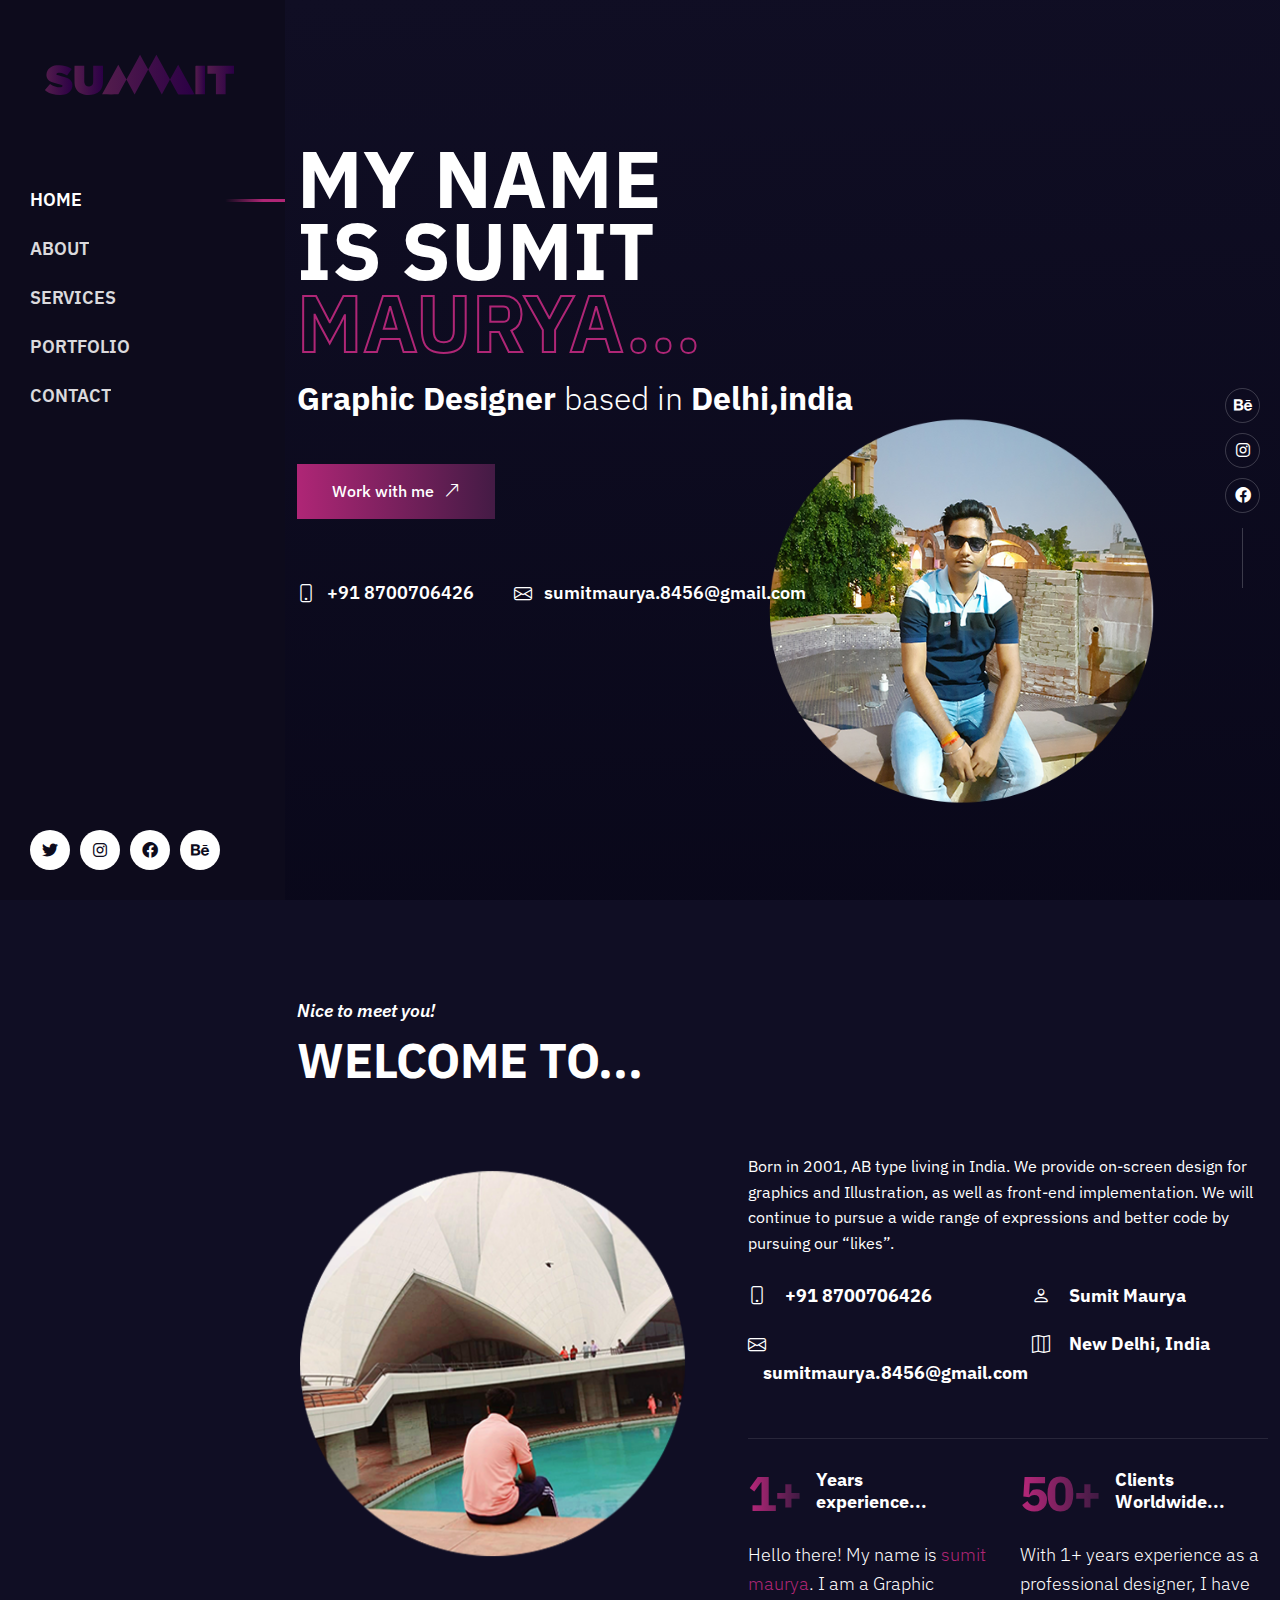
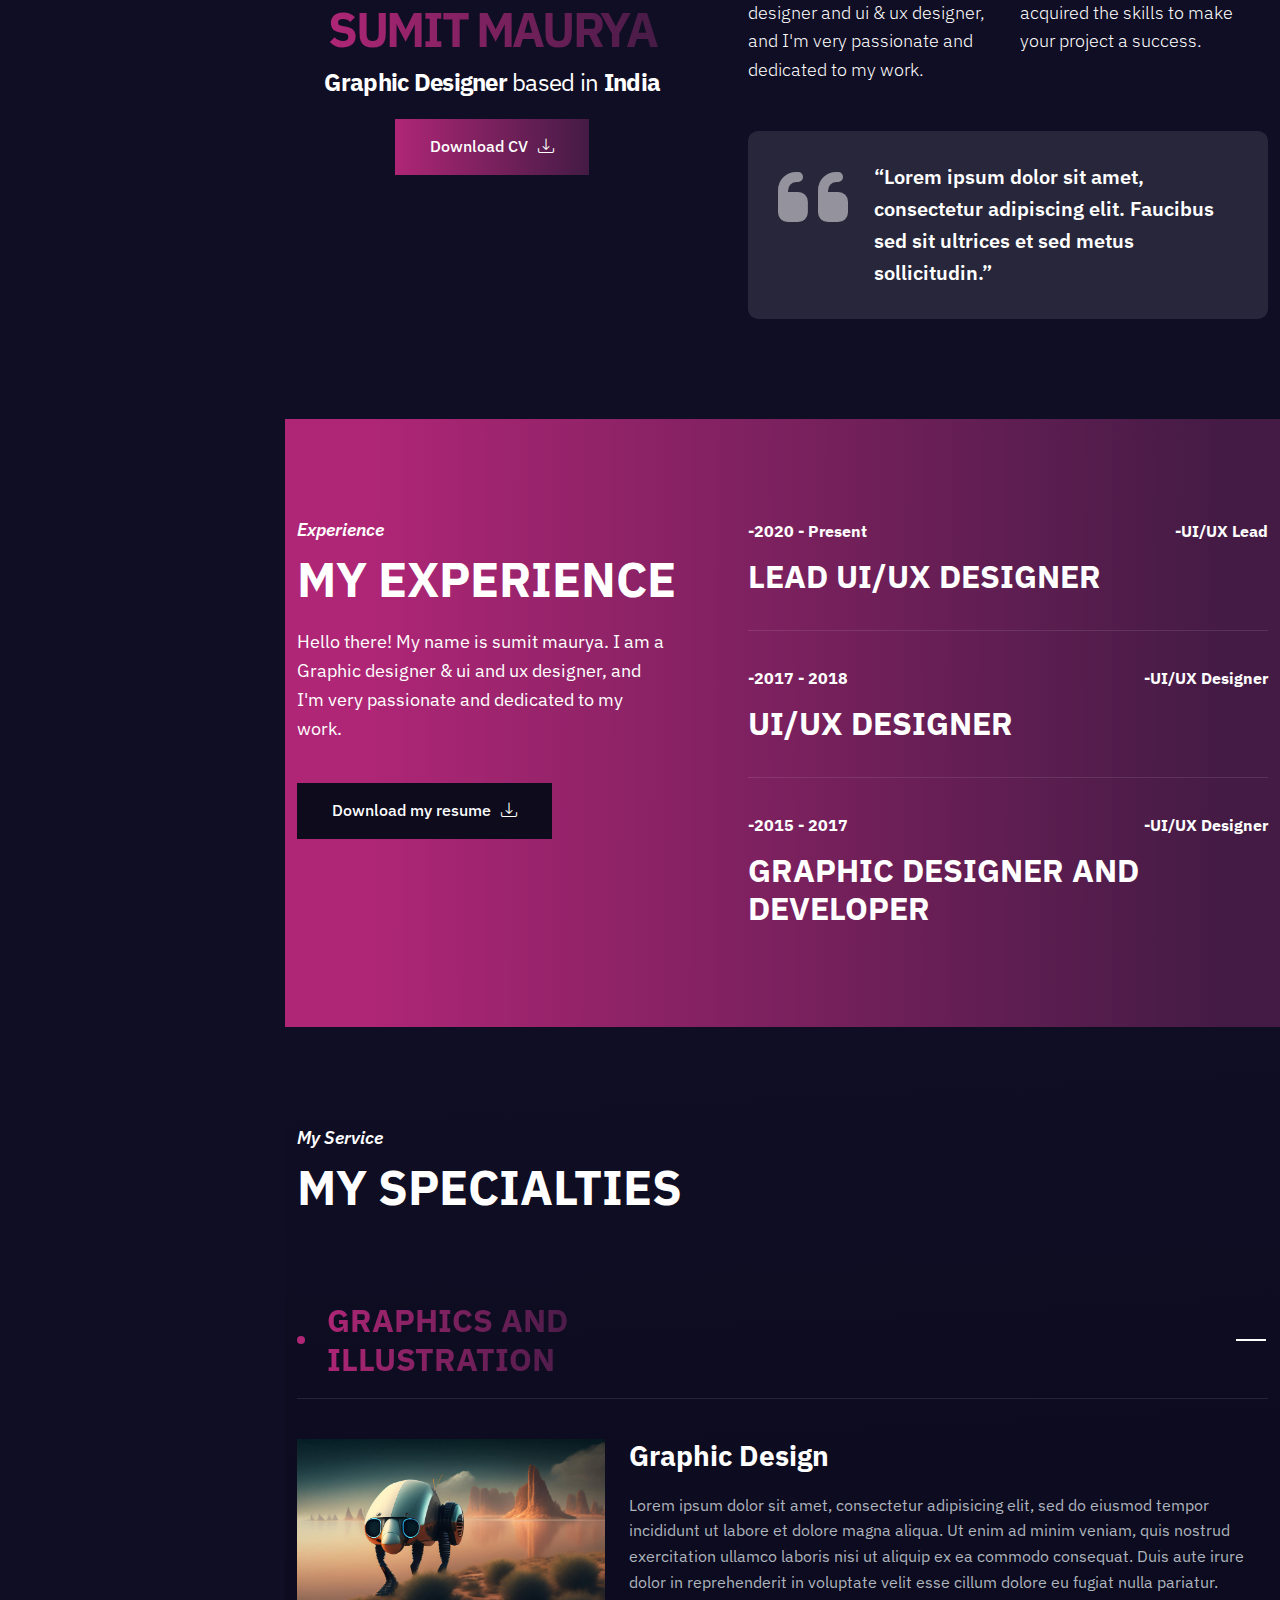
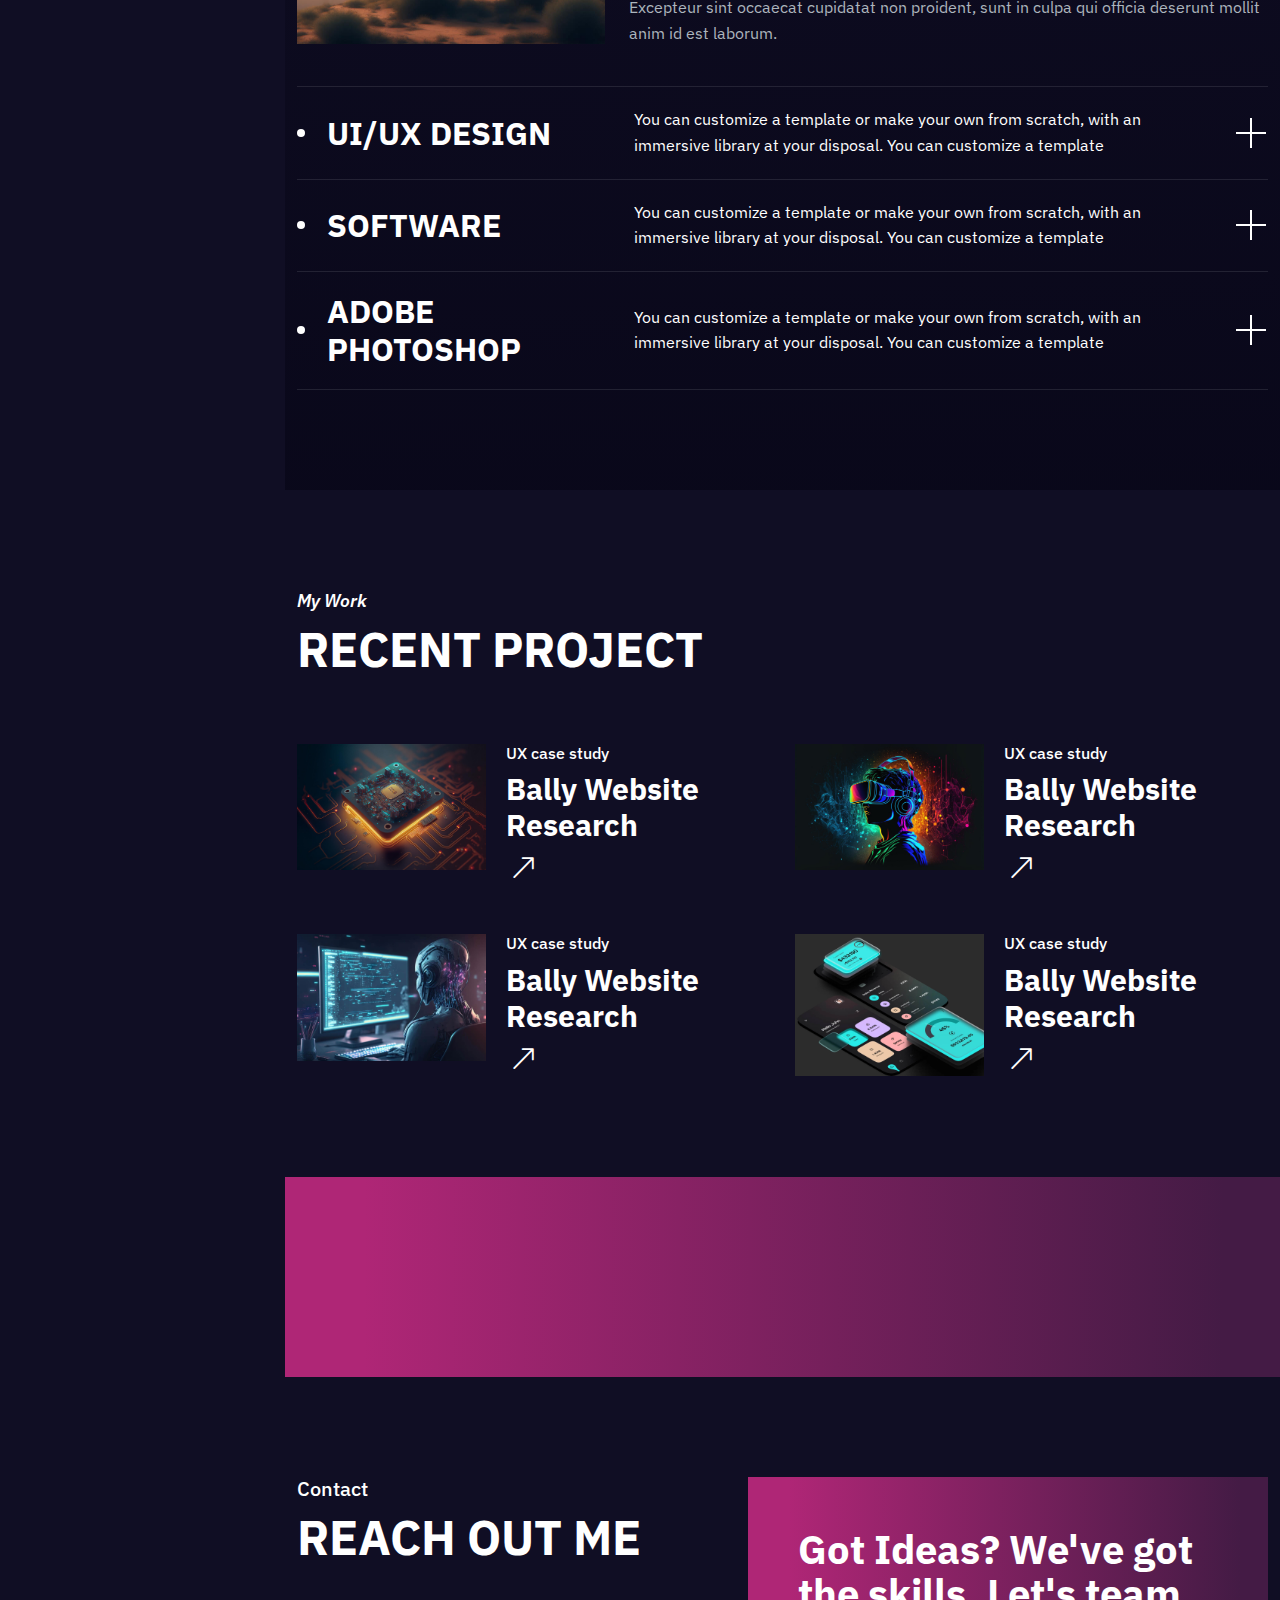
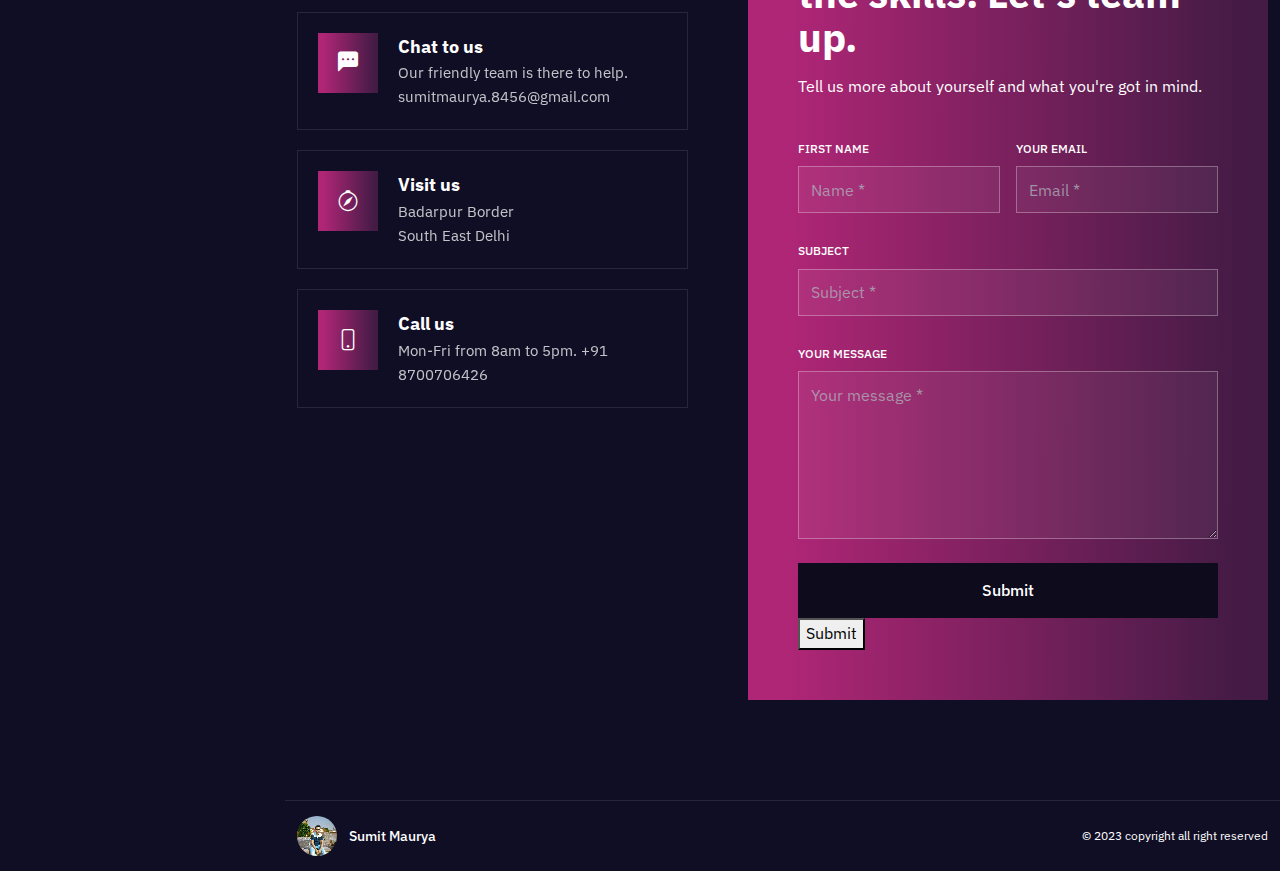
==== commit 238a4c7b: "Update index.html" ====
--- a/index.html
+++ b/index.html
@@ -13,7 +13,7 @@
       
     <!-- title -->
     <title>Sumit Maurya-Portfolio</title>
-    <script src="https://ajax.googleapis.com/ajax/libs/jquery/3.5.1/jquery.min.js"></script>
+<!--     <script src="https://ajax.googleapis.com/ajax/libs/jquery/3.5.1/jquery.min.js"></script> -->
     <!-- Favicon -->
     <link rel="shortcut icon" type="image/x-icon" href="favicon.ico">
     <!-- theme css -->
@@ -656,101 +656,100 @@
                             </div>
                             
                             
-                            <form id="contact-form">
-                                <div class="row gx-3 gy-4">
-                                    <div class="col-md-6">
-                                        <div class="form-group">
-                                            <label class="form-label">First name</label>
-                                            <input name="name" id="name" placeholder="Name *" class="form-control" type="text">
-                                        </div>
-                                    </div>
-                                    <div class="col-md-6">
-                                        <div class="form-group">
-                                            <label class="form-label">Your Email</label>
-                                            <input name="email" id="email" placeholder="Email *" class="form-control" type="email">
-                                        </div>
-                                    </div>
-                                    <div class="col-12">
-                                        <div class="form-group">
-                                            <label class="form-label">Subject</label>
-                                            <input name="subject" id="subject" placeholder="Subject *" class="form-control" type="text">
-                                        </div>
-                                    </div>
-                                    <div class="col-md-12">
-                                        <div class="form-group">
-                                            <label class="form-label">Your message</label>
-                                            <textarea name="message" id="message" placeholder="Your message *" rows="6" class="form-control"></textarea>
-                                        </div>
-                                    </div>
-                                    <div class="col-md-12">
-                                        <div class="send">
-                                            
-<!--                                             <button class="px-btn dark w-100" type="submit"> Send Message</button> -->
-                                             <button type="submit">Submit</button>
-                                        </div>
-                                    </div>
-                                </div>
-                            </form>
+
                             
-                            <div id="result"></div>
-                            
-                            
-                              <script>
-    $(document).ready(function() {
-      $('#contact-form').submit(function(event) {
-        event.preventDefault(); // Prevent the form from submitting in the default way
-
-        // Disable the submit button and change its text to "Sending..."
-        var submitButton = $(this).find('button[type="submit"]');
-        submitButton.prop('disabled', true).text('Sending...');
-
-        // Get the form data
-        var formData = {
-          name: $('#name').val(),
-          email: $('#email').val()
-          message: $('#message').val()
-          Subject: $('#subject').val()
-        };
-
-        // Send the AJAX request
-        $.ajax({
-          type: 'POST',
-          url: 'send.php', // Replace with your server endpoint URL
-          data: formData,
-          success: function(response) {
-            // Display success message
-            $('#result').text('Mail sent successfully!').addClass('success');
-
-            // Clear the form and reset the submit button
-            $('#name').val('');
-            $('#email').val('');
-             $('#subject').val('');
-            $('#message').val('');
-            submitButton.prop('disabled', false).text('Submit');
-          },
-          error: function(xhr, status, error) {
-            // Display error message
-            $('#result').text('Error: ' + error).addClass('error');
-
-            // Reset the submit button
-            submitButton.prop('disabled', false).text('Submit');
-          }
-        });
+                          <form id="contact-form">
+  <div class="row gx-3 gy-4">
+    <div class="col-md-6">
+      <div class="form-group">
+        <label class="form-label">First name</label>
+        <input name="name" id="name" placeholder="Name *" class="form-control" type="text">
+      </div>
+    </div>
+    <div class="col-md-6">
+      <div class="form-group">
+        <label class="form-label">Your Email</label>
+        <input name="email" id="email" placeholder="Email *" class="form-control" type="email">
+      </div>
+    </div>
+    <div class="col-12">
+      <div class="form-group">
+        <label class="form-label">Subject</label>
+        <input name="subject" id="subject" placeholder="Subject *" class="form-control" type="text">
+      </div>
+    </div>
+    <div class="col-md-12">
+      <div class="form-group">
+        <label class="form-label">Your message</label>
+        <textarea name="message" id="message" placeholder="Your message *" rows="6" class="form-control"></textarea>
+      </div>
+    </div>
+    <div class="col-md-12">
+      <div class="send">
+          <button class="px-btn dark w-100" type="submit">Submit</button>
+        <button type="submit">Submit</button>
+      </div>
+    </div>
+  </div>
+</form>
+
+<div id="result"></div>
+
+<script src="https://ajax.googleapis.com/ajax/libs/jquery/3.5.1/jquery.min.js"></script>
+<script>
+  $(document).ready(function() {
+    $('#contact-form').submit(function(event) {
+      event.preventDefault(); // Prevent the form from submitting in the default way
+
+      // Disable the submit button and change its text to "Sending..."
+      var submitButton = $(this).find('button[type="submit"]');
+      submitButton.prop('disabled', true).text('Sending...');
+
+      // Get the form data
+      var formData = {
+        name: $('#name').val(),
+        email: $('#email').val(),
+        subject: $('#subject').val(),
+        message: $('#message').val()
+      };
+
+      // Send the AJAX request
+      $.ajax({
+        type: 'POST',
+        url: 'send.php', // Replace with your server endpoint URL
+        data: formData,
+        success: function(response) {
+          // Display success message
+          $('#result').text('Mail sent successfully!').addClass('success');
+
+          // Clear the form and reset the submit button
+          $('#name').val('');
+          $('#email').val('');
+          $('#subject').val('');
+          $('#message').val('');
+          submitButton.prop('disabled', false).text('Submit');
+        },
+        error: function(xhr, status, error) {
+          // Display error message
+          $('#result').text('Error: ' + error).addClass('error');
+
+          // Reset the submit button
+          submitButton.prop('disabled', false).text('Submit');
+        }
       });
     });
-  </script>
-  
-  <style>
-    .success {
-      color: green;
-    }
-
-    .error {
-      color: red;
-    }
-  </style>
-                            
-                            
+  });
+</script>
+
+<style>
+  .success {
+    color: green;
+  }
+
+  .error {
+    color: red;
+  }
+</style>  
                             
                             
                             
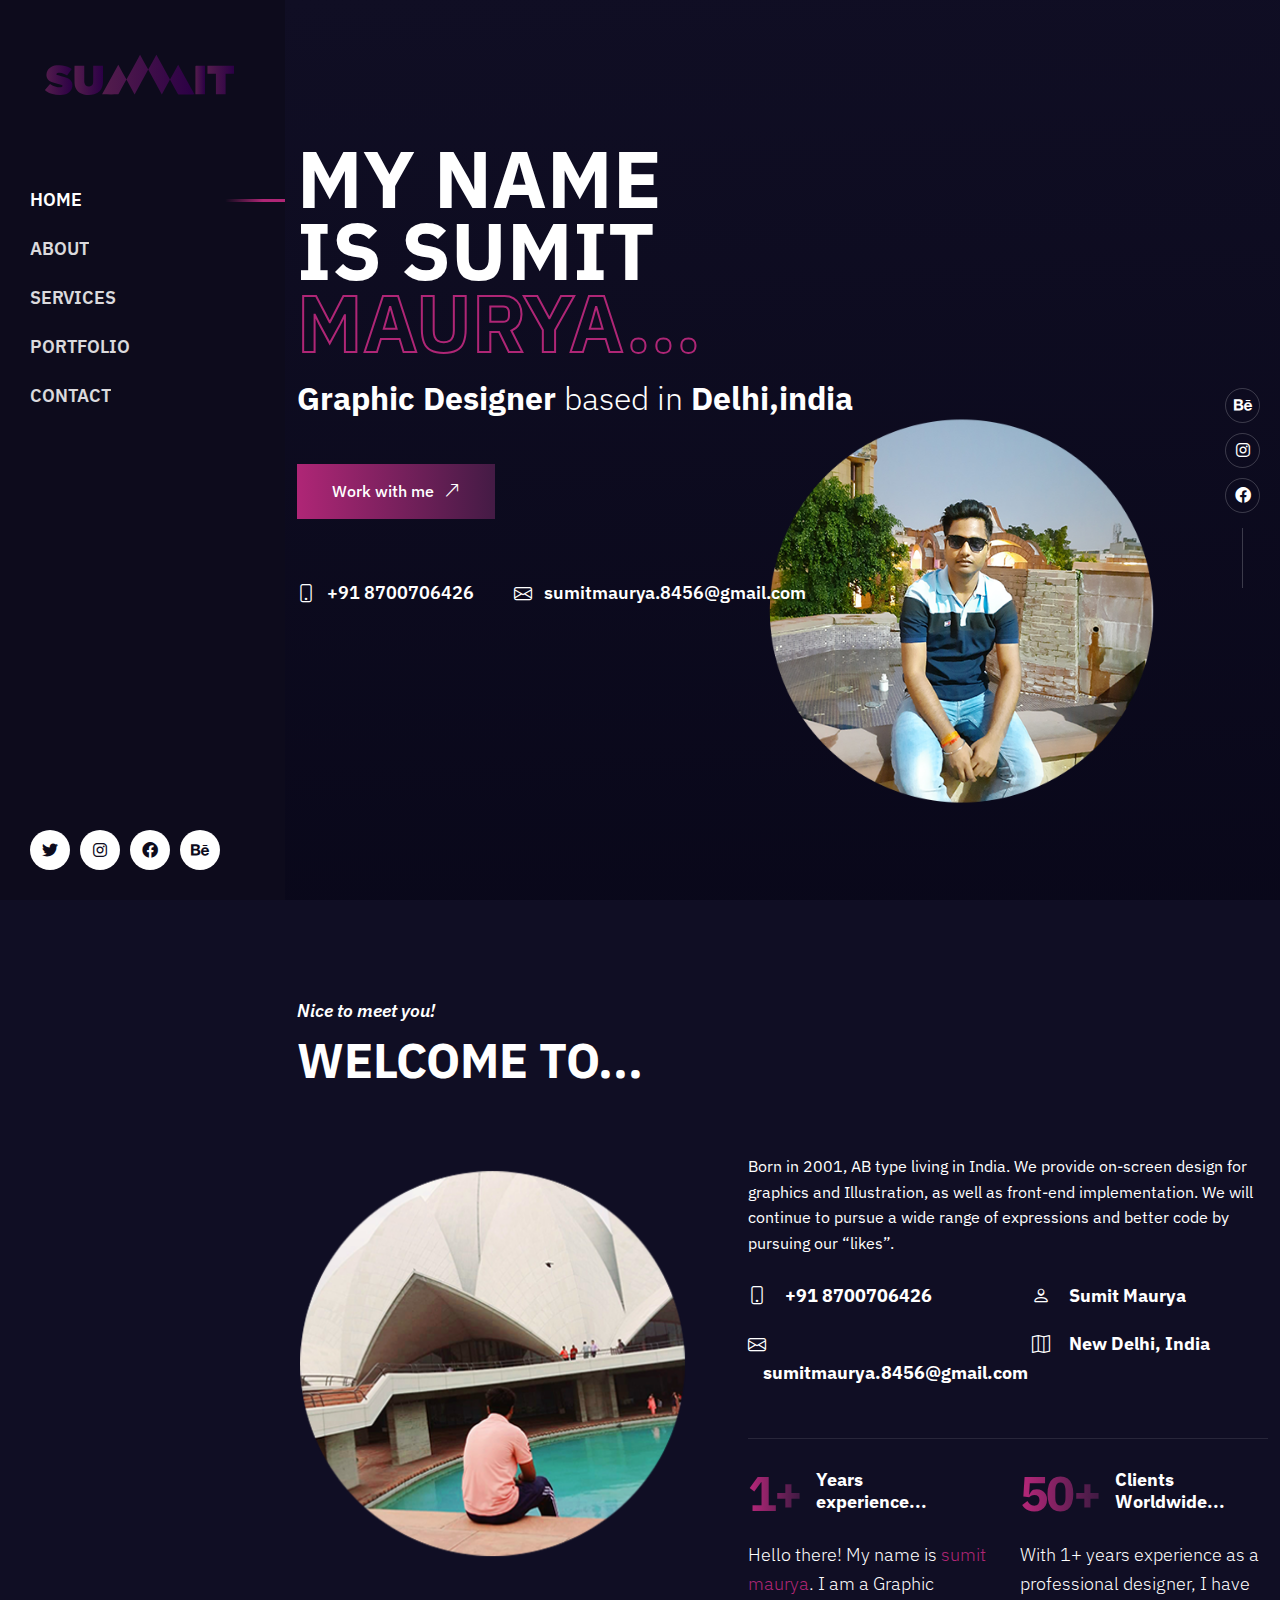
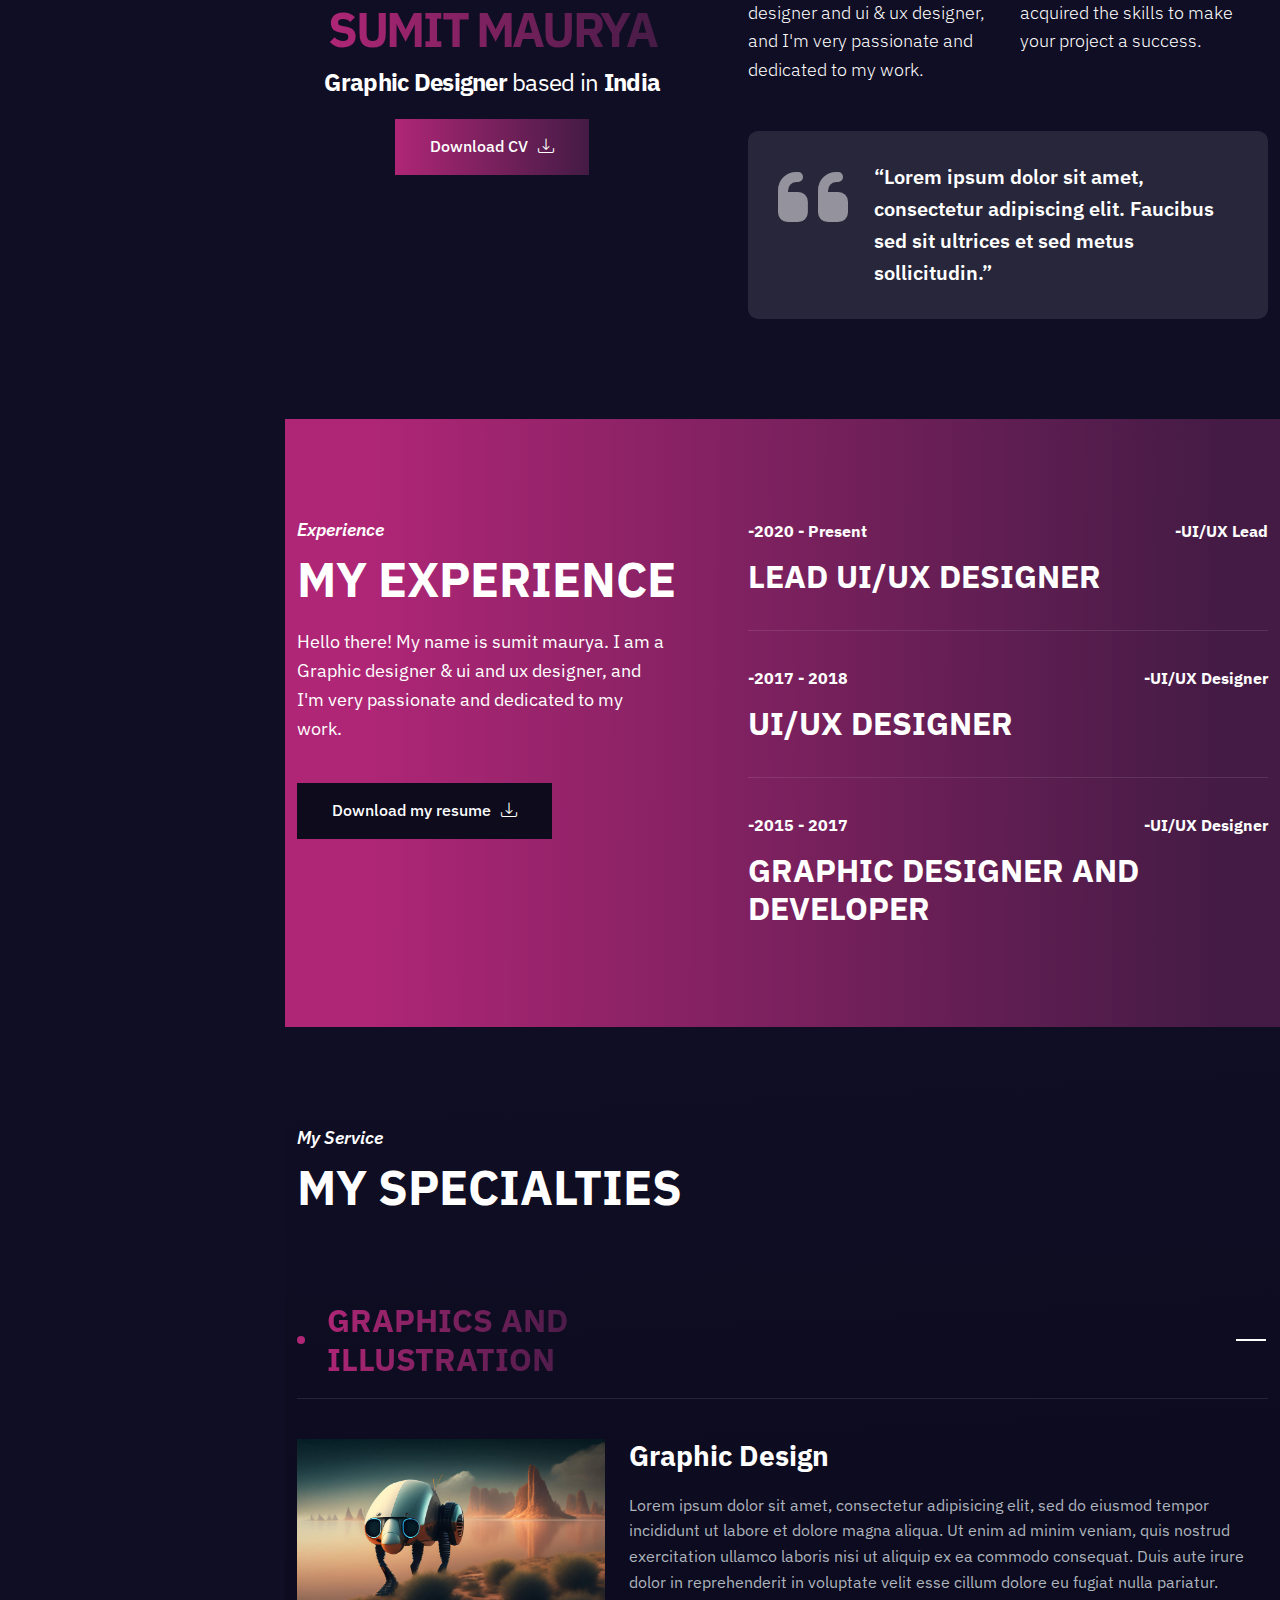
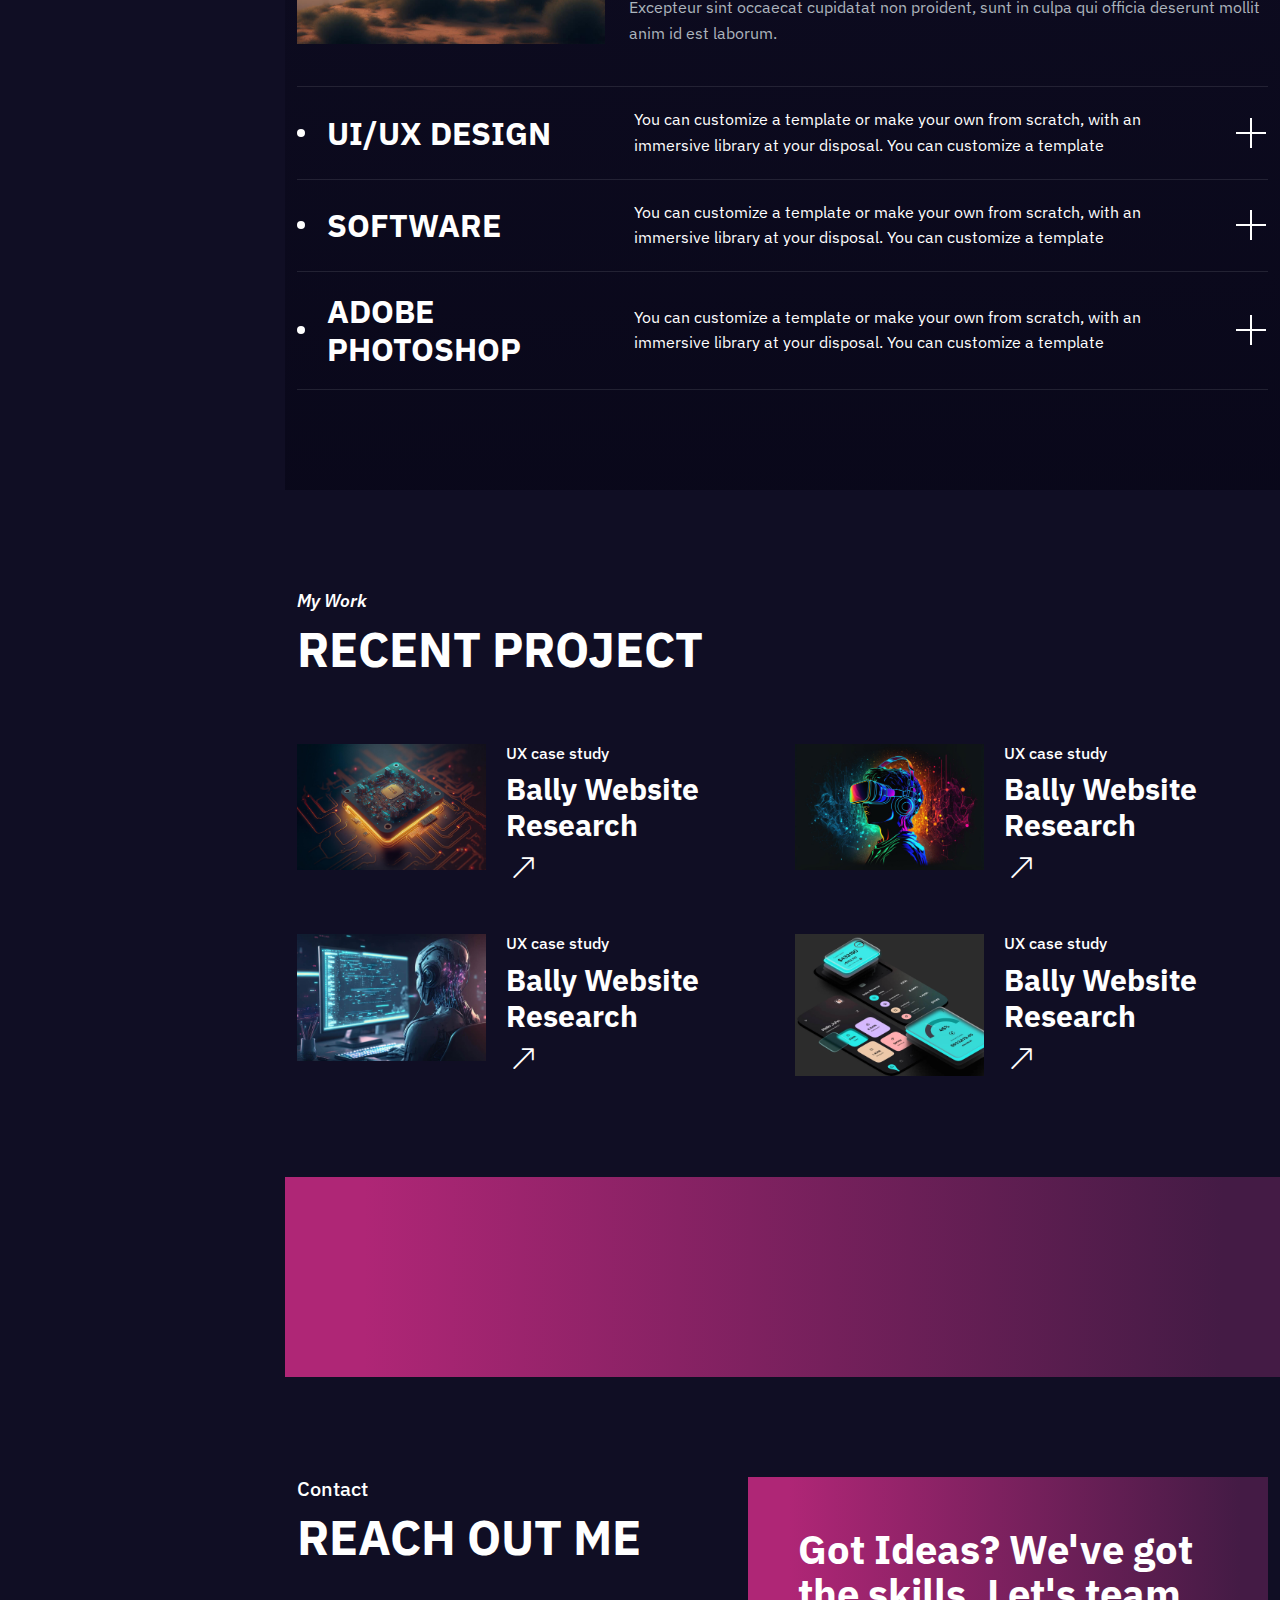
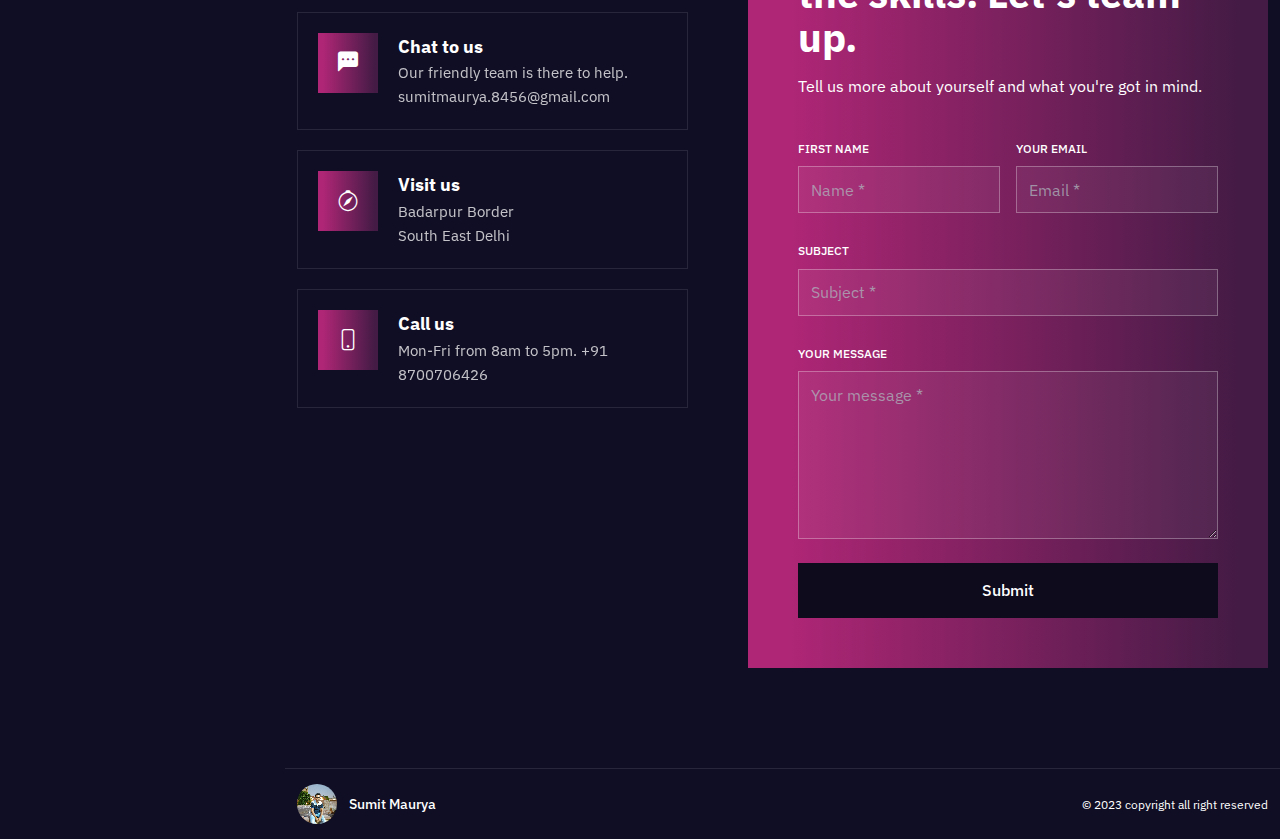
==== commit dc43d678: "Update index.html" ====
--- a/index.html
+++ b/index.html
@@ -687,7 +687,7 @@
     <div class="col-md-12">
       <div class="send">
           <button class="px-btn dark w-100" type="submit">Submit</button>
-        <button type="submit">Submit</button>
+<!--         <button type="submit">Submit</button> -->
       </div>
     </div>
   </div>
